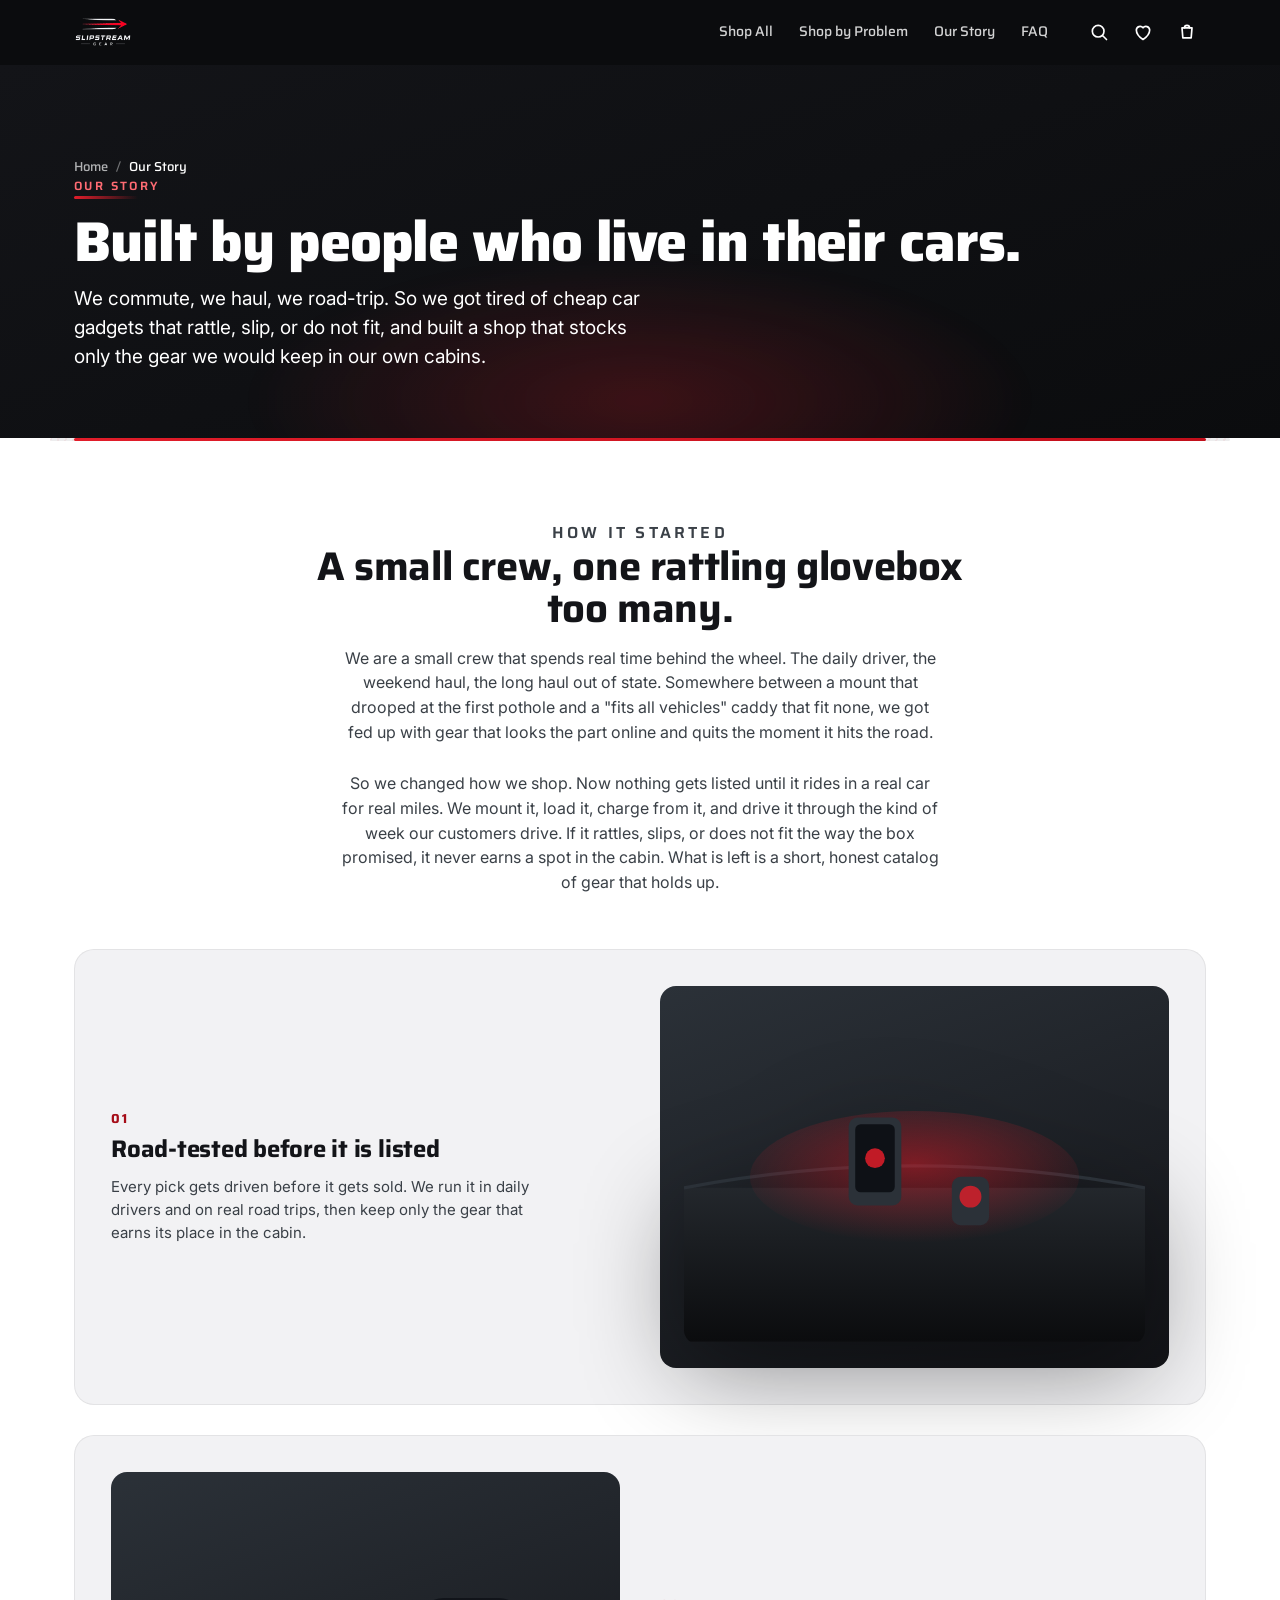
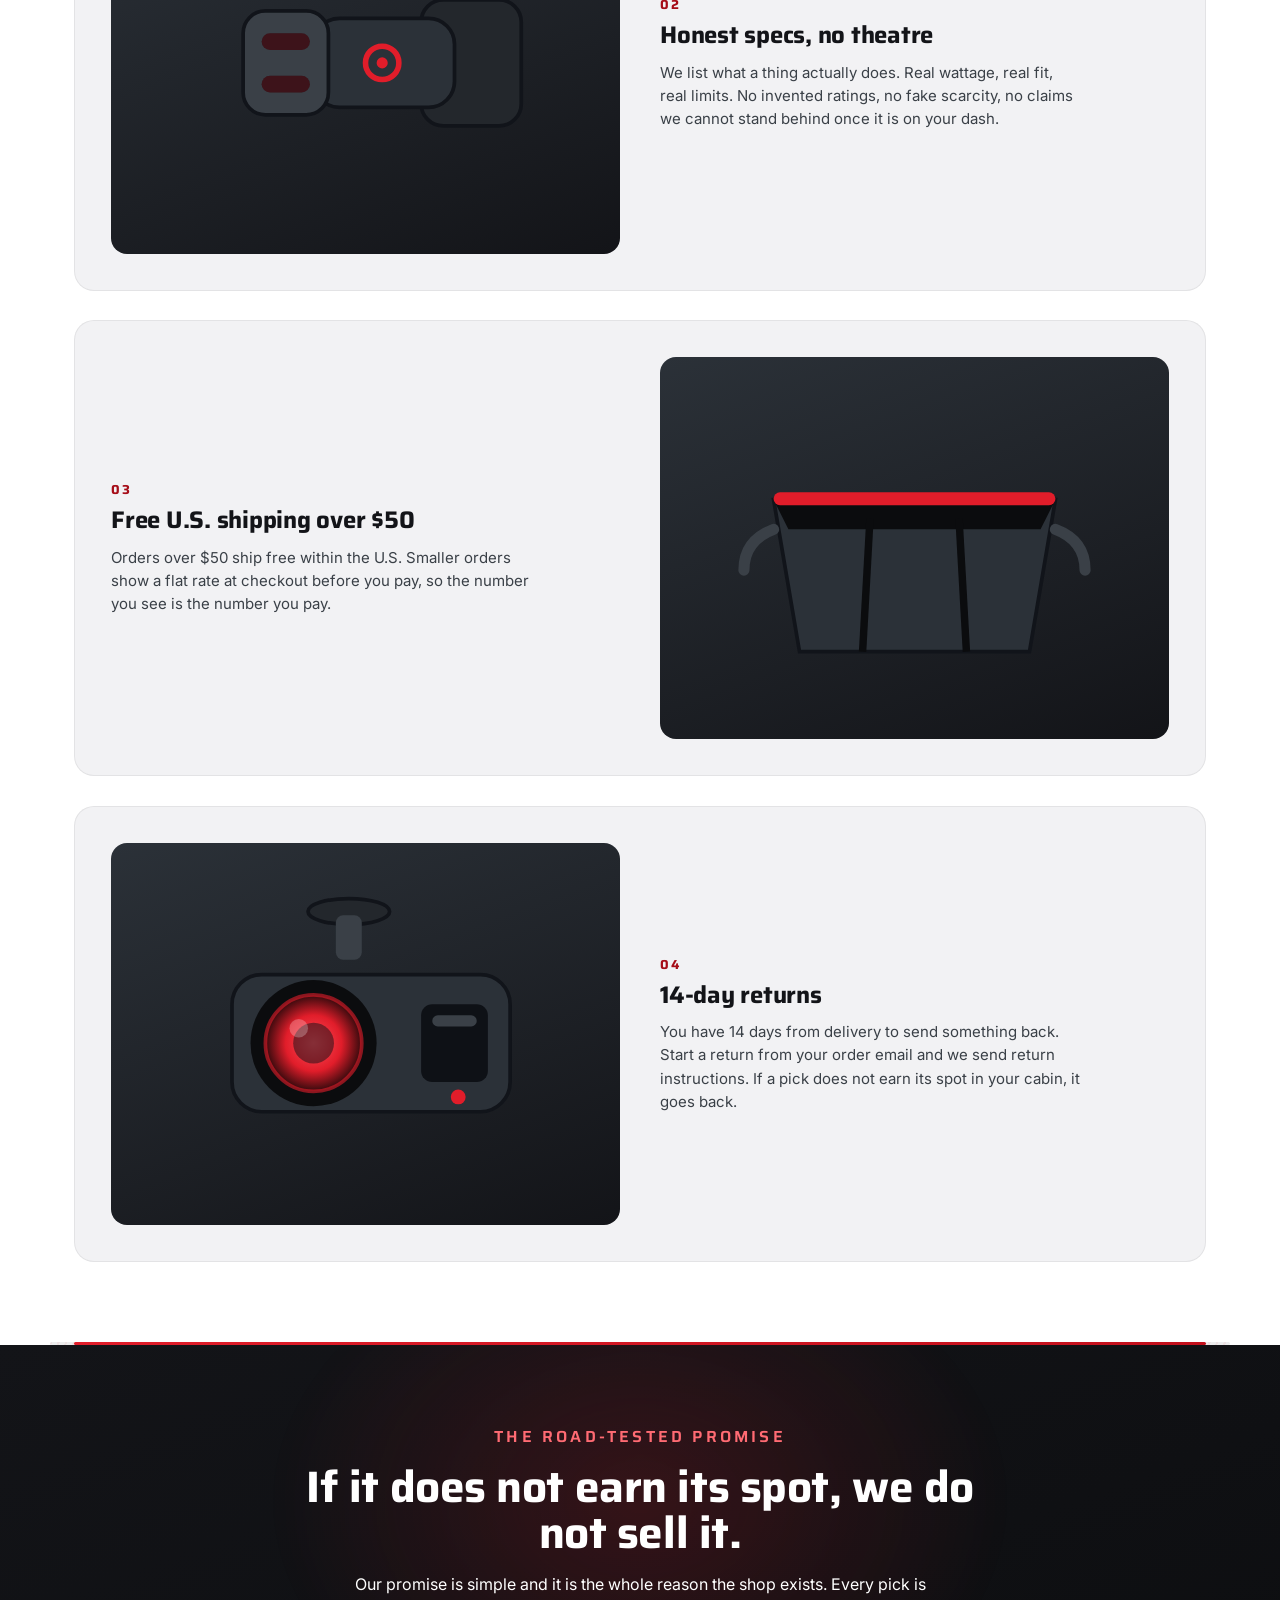
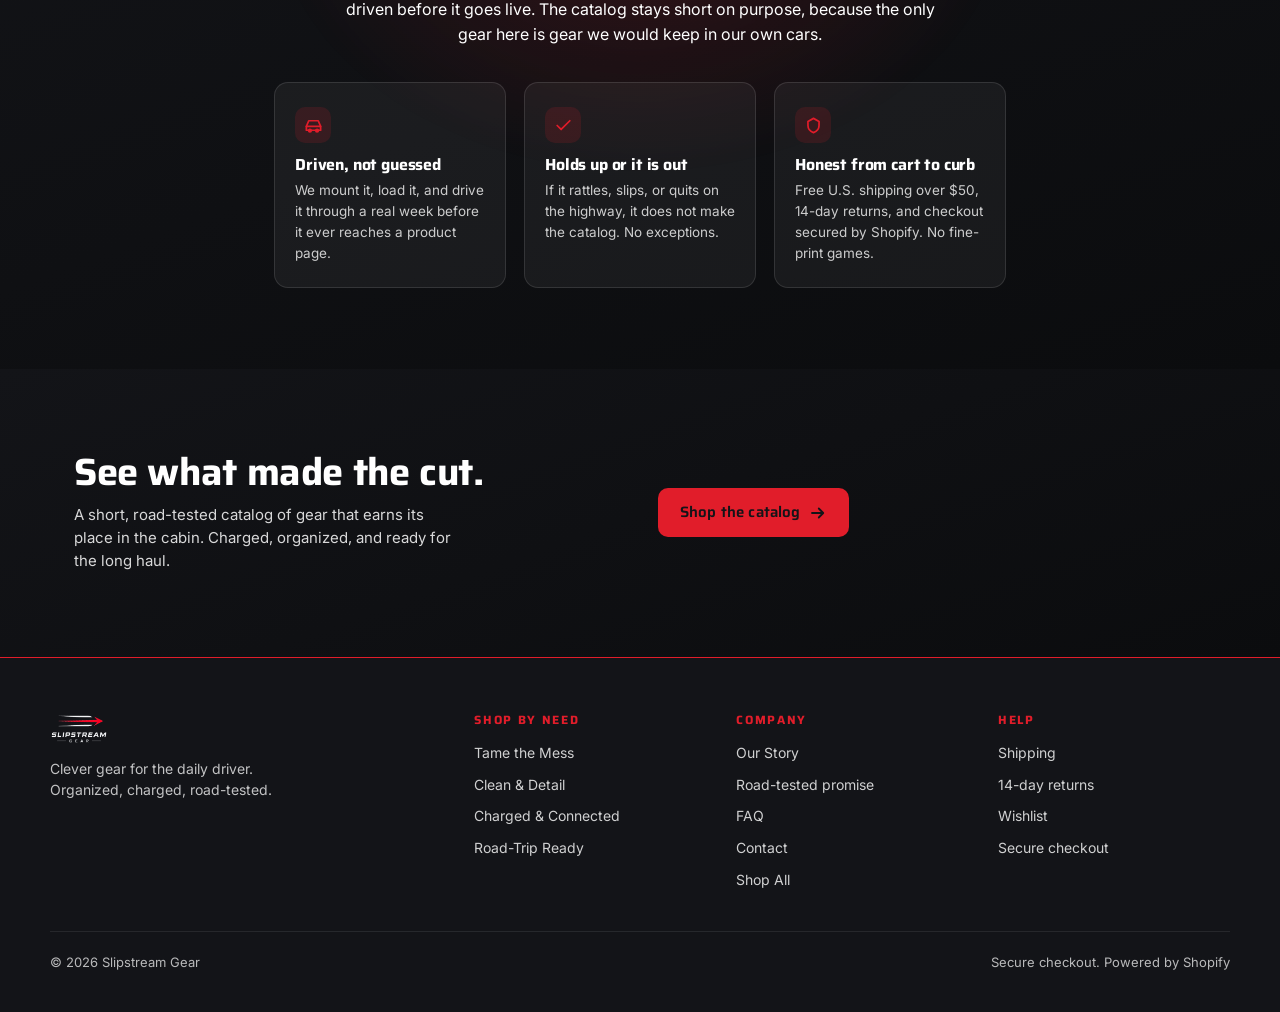
==== prototype/about.html @ b67e7864 "Initial commit: Slipstream Gear Shopify OS 2.0 theme Production Shopify Online Store 2.0 Liquid them" ====
<!DOCTYPE html>
<html lang="en">
<head>
<meta charset="utf-8">
<meta name="viewport" content="width=device-width, initial-scale=1">
<title>Our Story · Slipstream Gear</title>
<meta name="description" content="A small crew tired of cheap car gadgets that rattle, slip, or do not fit. We test gear in real daily drivers and on real road trips, and stock only what earns its place in the cabin.">

<!-- favicon (dark mark for light tab UI; dark-scheme variant on dark tabs) -->
<link rel="icon" type="image/png" href="../brand/icon.png">
<link rel="icon" type="image/png" href="../brand/icon-light.png" media="(prefers-color-scheme: dark)">

<!-- Fonts: Saira (headings) + Inter (body) -->
<link rel="preconnect" href="https://fonts.googleapis.com">
<link rel="preconnect" href="https://fonts.gstatic.com" crossorigin>
<link href="https://fonts.googleapis.com/css2?family=Saira:wght@500;600;700;800&family=Inter:wght@400;500;600;700&display=swap" rel="stylesheet">

<link rel="stylesheet" href="assets/slipstream.css?v=2">
<link rel="stylesheet" href="assets/pages.css?v=2">

<!-- JS-failure safety net: if the script never runs, reveal everything -->
<noscript><style>[data-reveal]{opacity:1!important;transform:none!important;filter:none!important}</style></noscript>
</head>
<body>

<!-- screen-reader live region for cart updates -->
<div class="vh" aria-live="polite" data-cart-live></div>

<!-- ===================== STICKY HEADER ===================== -->
<header class="site-header" data-header>
  <div class="wrap hdr-inner">
    <a class="brand" href="index.html" aria-label="Slipstream Gear home">
      <img src="../brand/logo-lockup-light.png" alt="Slipstream Gear" class="brand-logo">
    </a>
    <nav class="hdr-nav" aria-label="Primary">
      <a href="collection.html">Shop All</a>
      <a href="index.html#need">Shop by Problem</a>
      <a href="about.html">Our Story</a>
      <a href="faq.html">FAQ</a>
    </nav>
    <div class="hdr-actions">
      <button class="iconbtn" aria-label="Search">
        <svg viewBox="0 0 24 24" aria-hidden="true"><circle cx="11" cy="11" r="7"/><line x1="16.5" y1="16.5" x2="21" y2="21"/></svg>
      </button>
      <a class="iconbtn" href="wishlist.html" aria-label="Wishlist">
        <svg viewBox="0 0 24 24" aria-hidden="true"><path d="M12 21C12 21 4 15.5 4 9.5A4.5 4.5 0 0 1 12 7A4.5 4.5 0 0 1 20 9.5C20 15.5 12 21 12 21Z"/></svg>
      </a>
      <a class="iconbtn" href="cart.html" aria-label="Cart, empty" data-cart-btn>
        <svg viewBox="0 0 24 24" aria-hidden="true"><path d="M6 7h12l-1 12H7L6 7z"/><path d="M9 7a3 3 0 0 1 6 0"/></svg>
        <span class="cart-dot" aria-hidden="true" hidden>0</span>
      </a>
      <button class="iconbtn burger" aria-label="Menu" data-drawer-toggle aria-expanded="false" aria-controls="mobile-drawer">
        <svg viewBox="0 0 24 24" aria-hidden="true"><line x1="4" y1="7" x2="20" y2="7"/><line x1="4" y1="12" x2="20" y2="12"/><line x1="4" y1="17" x2="20" y2="17"/></svg>
      </button>
    </div>
  </div>
</header>

<!-- mobile nav drawer -->
<div class="drawer" data-drawer id="mobile-drawer" role="dialog" aria-modal="true" aria-label="Menu">
  <div class="drawer-panel">
    <a href="collection.html" data-drawer-close>Shop All</a>
    <a href="index.html#need" data-drawer-close>Shop by Problem</a>
    <a href="about.html" data-drawer-close>Our Story</a>
    <a href="faq.html" data-drawer-close>FAQ</a>
    <a href="wishlist.html" data-drawer-close>Wishlist</a>
  </div>
</div>

<main id="top">

  <!-- ===================== STORY HERO ===================== -->
  <section class="page-hero story-hero" aria-label="Our story">
    <div class="wrap">
      <nav class="breadcrumb" aria-label="Breadcrumb">
        <a href="index.html">Home</a>
        <span class="sep" aria-hidden="true">/</span>
        <span aria-current="page">Our Story</span>
      </nav>
      <p class="kicker" data-reveal style="--i:0">
        OUR STORY
        <span class="streak-rule" data-reveal style="--i:1"></span>
      </p>
      <h1 class="page-hero-h1" data-reveal style="--i:1">Built by people who live in their cars.</h1>
      <p class="page-hero-sub" data-reveal style="--i:2">We commute, we haul, we road-trip. So we got tired of cheap car gadgets that rattle, slip, or do not fit, and built a shop that stocks only the gear we would keep in our own cabins.</p>
    </div>
  </section>

  <!-- amber speed-rule divider -->
  <div class="speedrule wrap" aria-hidden="true"><span class="sr-fill" data-pct="100"></span></div>

  <!-- ===================== THE STORY ===================== -->
  <section class="story-section">
    <div class="wrap">
      <div class="story-lead" data-reveal>
        <p class="kicker amber-tx">HOW IT STARTED</p>
        <h2>A small crew, one rattling glovebox too many.</h2>
        <p>We are a small crew that spends real time behind the wheel. The daily driver, the weekend haul, the long haul out of state. Somewhere between a mount that drooped at the first pothole and a "fits all vehicles" caddy that fit none, we got fed up with gear that looks the part online and quits the moment it hits the road.</p>
      </div>
      <div class="story-lead" data-reveal style="margin-top:26px">
        <p>So we changed how we shop. Now nothing gets listed until it rides in a real car for real miles. We mount it, load it, charge from it, and drive it through the kind of week our customers drive. If it rattles, slips, or does not fit the way the box promised, it never earns a spot in the cabin. What is left is a short, honest catalog of gear that holds up.</p>
      </div>

      <!-- value rows -->
      <div class="value-rows">

        <!-- 01 road-tested -->
        <article class="value-row" data-reveal>
          <div class="value-copy">
            <p class="v-num">01</p>
            <h3>Road-tested before it is listed</h3>
            <p>Every pick gets driven before it gets sold. We run it in daily drivers and on real road trips, then keep only the gear that earns its place in the cabin.</p>
          </div>
          <div class="value-art" aria-hidden="true">
            <!-- dash-in-context: phone on mount, charger lit -->
            <svg viewBox="0 0 420 300" class="shot-svg" aria-hidden="true">
              <defs>
                <linearGradient id="dashG1" x1="0" y1="0" x2="0" y2="1">
                  <stop offset="0%" stop-color="#23272c"/>
                  <stop offset="100%" stop-color="#0B0C0E"/>
                </linearGradient>
                <radialGradient id="glowG1" cx="50%" cy="40%" r="60%">
                  <stop offset="0%" stop-color="#E11D2A" stop-opacity=".5"/>
                  <stop offset="100%" stop-color="#E11D2A" stop-opacity="0"/>
                </radialGradient>
              </defs>
              <rect x="0" y="160" width="420" height="140" fill="url(#dashG1)"/>
              <path d="M0 160 Q210 120 420 160" fill="none" stroke="#2b3138" stroke-width="3"/>
              <ellipse cx="210" cy="150" rx="150" ry="60" fill="url(#glowG1)"/>
              <rect x="150" y="96" width="48" height="80" rx="8" fill="#2b3138"/>
              <rect x="156" y="102" width="36" height="62" rx="5" fill="#0e1116"/>
              <circle cx="174" cy="133" r="9" fill="#E11D2A" opacity=".85"/>
              <rect x="244" y="150" width="34" height="44" rx="8" fill="#2b3138"/>
              <circle cx="261" cy="168" r="10" fill="#E11D2A" opacity=".8"/>
            </svg>
          </div>
        </article>

        <!-- 02 honest specs -->
        <article class="value-row" data-reveal>
          <div class="value-copy">
            <p class="v-num">02</p>
            <h3>Honest specs, no theatre</h3>
            <p>We list what a thing actually does. Real wattage, real fit, real limits. No invented ratings, no fake scarcity, no claims we cannot stand behind once it is on your dash.</p>
          </div>
          <div class="value-art" aria-hidden="true">
            <!-- charger with two lit USB-C ports (echoes homepage charger card) -->
            <svg viewBox="0 0 240 180" class="prod" aria-hidden="true">
              <rect x="150" y="56" width="54" height="68" rx="12" fill="#23272c" stroke="#11141a" stroke-width="2"/>
              <rect x="92" y="66" width="76" height="48" rx="14" fill="#2b3138" stroke="#11141a" stroke-width="2"/>
              <rect x="54" y="62" width="46" height="56" rx="12" fill="#3a4047" stroke="#11141a" stroke-width="2"/>
              <rect x="64" y="74" width="26" height="9" rx="4.5" fill="#0e1116"/>
              <rect x="64" y="97" width="26" height="9" rx="4.5" fill="#0e1116"/>
              <rect x="64" y="74" width="26" height="9" rx="4.5" fill="#E11D2A" opacity=".22"/>
              <rect x="64" y="97" width="26" height="9" rx="4.5" fill="#E11D2A" opacity=".22"/>
              <circle cx="129" cy="90" r="9" fill="none" stroke="#E11D2A" stroke-width="3"/>
              <circle cx="129" cy="90" r="3" fill="#E11D2A"/>
            </svg>
          </div>
        </article>

        <!-- 03 free shipping -->
        <article class="value-row" data-reveal>
          <div class="value-copy">
            <p class="v-num">03</p>
            <h3>Free U.S. shipping over $50</h3>
            <p>Orders over $50 ship free within the U.S. Smaller orders show a flat rate at checkout before you pay, so the number you see is the number you pay.</p>
          </div>
          <div class="value-art" aria-hidden="true">
            <!-- trunk caddy (echoes homepage caddy card) -->
            <svg viewBox="0 0 240 180" class="prod" aria-hidden="true">
              <path d="M44 64 H196 L182 146 H58 Z" fill="#2b3138" stroke="#11141a" stroke-width="2"/>
              <path d="M44 64 H196 L188 80 H52 Z" fill="#0B0C0E"/>
              <line x1="96" y1="74" x2="92" y2="146" stroke="#0B0C0E" stroke-width="4"/>
              <line x1="144" y1="74" x2="148" y2="146" stroke="#0B0C0E" stroke-width="4"/>
              <path d="M44 80 q-16 6 -16 22" fill="none" stroke="#3a4047" stroke-width="6" stroke-linecap="round"/>
              <path d="M196 80 q16 6 16 22" fill="none" stroke="#3a4047" stroke-width="6" stroke-linecap="round"/>
              <rect x="44" y="60" width="152" height="7" rx="3.5" fill="#E11D2A"/>
            </svg>
          </div>
        </article>

        <!-- 04 returns -->
        <article class="value-row" data-reveal>
          <div class="value-copy">
            <p class="v-num">04</p>
            <h3>14-day returns</h3>
            <p>You have 14 days from delivery to send something back. Start a return from your order email and we send return instructions. If a pick does not earn its spot in your cabin, it goes back.</p>
          </div>
          <div class="value-art" aria-hidden="true">
            <!-- dashcam (echoes homepage dashcam card) -->
            <svg viewBox="0 0 240 180" class="prod" aria-hidden="true">
              <defs><radialGradient id="lensAbt" cx="50%" cy="50%" r="50%">
                <stop offset="0%" stop-color="#FF4D58"/><stop offset="58%" stop-color="#E11D2A"/><stop offset="100%" stop-color="#340a0d"/>
              </radialGradient></defs>
              <ellipse cx="111" cy="24" rx="22" ry="7" fill="#23272c" stroke="#11141a" stroke-width="2"/>
              <rect x="104" y="26" width="14" height="24" rx="4" fill="#3a4047"/>
              <rect x="48" y="58" width="150" height="74" rx="16" fill="#2b3138" stroke="#11141a" stroke-width="2"/>
              <rect x="150" y="74" width="36" height="42" rx="6" fill="#0e1116"/>
              <rect x="156" y="80" width="24" height="6" rx="3" fill="#3a4047"/>
              <circle cx="92" cy="95" r="34" fill="#0B0C0E"/>
              <circle cx="92" cy="95" r="26" fill="url(#lensAbt)"/>
              <circle cx="92" cy="95" r="26" fill="none" stroke="#E11D2A" stroke-width="2" opacity=".6"/>
              <circle cx="92" cy="95" r="11" fill="#0e1116" opacity=".5"/>
              <circle cx="84" cy="87" r="5" fill="#fff" opacity=".25"/>
              <circle cx="170" cy="124" r="4" fill="#E11D2A"/>
            </svg>
          </div>
        </article>

      </div>
    </div>
  </section>

  <!-- amber speed-rule divider -->
  <div class="speedrule wrap" aria-hidden="true"><span class="sr-fill" data-pct="100"></span></div>

  <!-- ===================== THE ROAD-TESTED PROMISE ===================== -->
  <section class="promise" id="promise" aria-labelledby="promise-head">
    <div class="wrap">
      <p class="kicker" data-reveal style="--i:0">THE ROAD-TESTED PROMISE</p>
      <h2 id="promise-head" data-reveal style="--i:1">If it does not earn its spot, we do not sell it.</h2>
      <p data-reveal style="--i:2">Our promise is simple and it is the whole reason the shop exists. Every pick is driven before it goes live. The catalog stays short on purpose, because the only gear here is gear we would keep in our own cars.</p>
      <div class="promise-points" data-reveal-group>
        <div class="promise-point" data-reveal style="--i:0">
          <span class="pp-ic" aria-hidden="true">
            <svg viewBox="0 0 24 24" aria-hidden="true"><path d="M3 13l3-7h12l3 7"/><path d="M3 13h18v5H3z"/><circle cx="7.5" cy="18.5" r="1.6"/><circle cx="16.5" cy="18.5" r="1.6"/></svg>
          </span>
          <h4>Driven, not guessed</h4>
          <p>We mount it, load it, and drive it through a real week before it ever reaches a product page.</p>
        </div>
        <div class="promise-point" data-reveal style="--i:1">
          <span class="pp-ic" aria-hidden="true">
            <svg viewBox="0 0 24 24" aria-hidden="true"><path d="M20 6L9 17l-5-5"/></svg>
          </span>
          <h4>Holds up or it is out</h4>
          <p>If it rattles, slips, or quits on the highway, it does not make the catalog. No exceptions.</p>
        </div>
        <div class="promise-point" data-reveal style="--i:2">
          <span class="pp-ic" aria-hidden="true">
            <svg viewBox="0 0 24 24" aria-hidden="true"><path d="M12 3l7 4v5c0 4.5-3 7.5-7 9-4-1.5-7-4.5-7-9V7z"/></svg>
          </span>
          <h4>Honest from cart to curb</h4>
          <p>Free U.S. shipping over $50, 14-day returns, and checkout secured by Shopify. No fine-print games.</p>
        </div>
      </div>
    </div>
  </section>

  <!-- ===================== CLOSING CTA ===================== -->
  <section class="section news">
    <div class="wrap news-inner" data-reveal>
      <div class="news-copy">
        <h2>See what made the cut.</h2>
        <p>A short, road-tested catalog of gear that earns its place in the cabin. Charged, organized, and ready for the long haul.</p>
      </div>
      <div class="news-form">
        <a class="btn btn-amber" href="collection.html">
          Shop the catalog
          <svg class="arrow" viewBox="0 0 24 24" aria-hidden="true"><path d="M4 12h14M13 6l6 6-6 6"/></svg>
        </a>
      </div>
    </div>
  </section>

</main>

<!-- ===================== FOOTER ===================== -->
<footer class="site-footer">
  <div class="wrap fgrid">
    <div class="fcol fbrand">
      <img src="../brand/logo-lockup-light.png" alt="Slipstream Gear" class="foot-logo">
      <p>Clever gear for the daily driver. Organized, charged, road-tested.</p>
    </div>
    <div class="fcol">
      <h4>Shop by need</h4>
      <a href="collection.html?cat=mess">Tame the Mess</a>
      <a href="collection.html?cat=clean">Clean &amp; Detail</a>
      <a href="collection.html?cat=charged">Charged &amp; Connected</a>
      <a href="collection.html?cat=road">Road-Trip Ready</a>
    </div>
    <div class="fcol">
      <h4>Company</h4>
      <a href="about.html">Our Story</a>
      <a href="about.html#promise">Road-tested promise</a>
      <a href="faq.html">FAQ</a>
      <a href="contact.html">Contact</a>
      <a href="collection.html">Shop All</a>
    </div>
    <div class="fcol">
      <h4>Help</h4>
      <a href="shipping-returns.html">Shipping</a>
      <a href="shipping-returns.html">14-day returns</a>
      <a href="wishlist.html">Wishlist</a>
      <a href="shipping-returns.html">Secure checkout</a>
    </div>
  </div>
  <div class="wrap fbar">
    <span>&copy; 2026 Slipstream Gear</span>
    <span>Secure checkout. Powered by Shopify</span>
  </div>
</footer>

<script src="assets/slipstream.js?v=2"></script>
</body>
</html>
---- prototype/assets/slipstream.css ----
/* ============================================================
   SLIPSTREAM GEAR — "Night Run" homepage
   Vanilla CSS. Velocity / aerodynamics motion language.
   Mechanism reused from nest.css; look invented fresh.
   ============================================================ */

:root{
  /* palette (AA-verified) */
  --bg:#FFFFFF;          /* page off-white */
  --surface:#F2F2F4;     /* cards */
  --tile:#E7E8EA;        /* alt tile */
  --ink:#131418;         /* asphalt charcoal body/accent */
  --amber:#E11D2A;       /* CTA FILLS only; text on it = charcoal */
  --ember:#C20F1B;       /* amber-as-TEXT safe on page bg #FFFFFF (4.6:1) */
  --ember-surf:#A60D18;  /* amber-as-TEXT safe on card/tile surfaces (#F2F2F4 ~5.4:1, #E7E8EA ~5.0:1) */
  --muted:#5c636b;       /* de-emphasised grey, >=4.6:1 on #F2F2F4 and #FFFFFF */
  --body-2:#3a4047;      /* secondary body copy, ~8:1 on #FFFFFF/#F2F2F4 (token for the literal that was scattered) */
  --blue:#2E333A;        /* info FILL + white text */
  --blue-tx:#2E333A;     /* blue-as-text safe */
  --dark:#131418;        /* dark section base */
  --dark-2:#0B0C0E;      /* dark section gradient end */
  --lane:#2b3038;        /* perspective guide lines */
  --paper:#FFFFFF;       /* light text on dark */

  --disp:'Saira',system-ui,sans-serif;
  --body:'Inter',system-ui,sans-serif;

  /* shared "streak-then-snap" velocity timing token (one source of truth) */
  --ease-streak:cubic-bezier(.2,.8,.2,1);
  --ease-expo:cubic-bezier(.16,1,.3,1);

  --wrap:1180px;
}

*{box-sizing:border-box}
html{scroll-behavior:smooth}
body{margin:0;font-family:var(--body);color:var(--ink);background:var(--bg);
  -webkit-font-smoothing:antialiased;line-height:1.55}
img{max-width:100%;display:block}
a{color:inherit;text-decoration:none}
h1,h2,h3,h4{font-family:var(--disp);margin:0;letter-spacing:-.01em;line-height:1.05;font-weight:700}
.wrap{max-width:var(--wrap);margin:0 auto;padding:0 24px}
.vh{position:absolute;width:1px;height:1px;overflow:hidden;clip:rect(0 0 0 0)}

/* ---------- buttons ---------- */
.btn{display:inline-flex;align-items:center;gap:9px;font-family:var(--disp);font-weight:600;
  font-size:15px;letter-spacing:.01em;border:0;border-radius:10px;padding:13px 22px;cursor:pointer;
  transition:transform .25s var(--ease-streak),background .2s,box-shadow .25s,border-color .2s}
.btn .arrow{width:18px;height:18px;fill:none;stroke:currentColor;stroke-width:2.4;
  stroke-linecap:round;stroke-linejoin:round;transition:transform .25s var(--ease-streak)}
.btn:hover .arrow{transform:translateX(4px)}                 /* ARROW PULL */
.btn:active{transform:translateY(1px) scale(.98)}            /* press feedback */

.btn-amber{background:var(--amber);color:var(--ink)}          /* charcoal text on amber (5.55:1) */
.btn-amber:hover{box-shadow:0 8px 24px -8px rgba(225,29,42,.6)}
.btn-amber:active{box-shadow:0 2px 8px -4px rgba(225,29,42,.5)}
.btn-ghost{background:transparent;color:var(--paper);border:1px solid rgba(244,245,247,.5)}
.btn-ghost:hover{border-color:var(--paper);background:rgba(244,245,247,.06)}
.btn-outline{background:transparent;color:var(--ink);border:1.5px solid var(--ink)}
.btn-outline:hover{background:var(--ink);color:var(--bg)}

.amber-tx{color:var(--ember)}    /* any amber-COLORED text uses ember */

/* ---------- global keyboard focus (WCAG 2.4.7) ---------- */
a:focus-visible,button:focus-visible,input:focus-visible,select:focus-visible,
.btn:focus-visible,.iconbtn:focus-visible,.qa-q:focus-visible,
.lane-tile:focus-visible,.add:focus-visible,.brand:focus-visible{
  outline:2px solid var(--amber);outline-offset:2px;border-radius:6px}
/* charcoal ring on amber fills so it stays visible against the amber */
.btn-amber:focus-visible,.add:focus-visible{outline-color:var(--ink)}

/* ============================================================
   HEADER (dark translucent, hairline amber on scroll)
   ============================================================ */
.site-header{position:sticky;top:0;z-index:60;background:var(--dark-2);
  border-bottom:1px solid transparent;transition:border-color .3s,box-shadow .3s}
.site-header.scrolled{border-bottom-color:var(--amber);box-shadow:0 6px 20px -10px rgba(0,0,0,.7)}
.hdr-inner{display:flex;align-items:center;gap:24px;height:64px}
.brand-logo{height:30px;width:auto}
.hdr-nav{display:flex;gap:26px;margin-left:auto}
.hdr-nav a{font-family:var(--disp);font-weight:500;font-size:14px;color:var(--paper);
  opacity:.82;position:relative;padding:4px 0;transition:opacity .2s}
.hdr-nav a:hover{opacity:1}
.hdr-nav a::after{content:"";position:absolute;left:0;right:100%;bottom:-2px;height:2px;
  background:var(--amber);transition:right .25s var(--ease-streak)}
.hdr-nav a:hover::after{right:0}
/* leading arrowhead that travels in with the underline (brand-arrow echo) */
.hdr-nav a::before{content:"";position:absolute;bottom:-3px;left:-1px;width:5px;height:5px;
  border-right:2px solid var(--amber);border-top:2px solid var(--amber);
  transform:rotate(45deg) translateX(-3px);opacity:0;
  transition:opacity .2s,transform .25s var(--ease-streak)}
.hdr-nav a:hover::before{opacity:1;transform:rotate(45deg) translateX(0)}
.hdr-actions{display:flex;align-items:center;gap:6px;margin-left:8px}
.iconbtn{position:relative;display:grid;place-items:center;width:38px;height:38px;border:0;
  background:transparent;color:var(--paper);cursor:pointer;border-radius:9px;
  transition:background .2s,transform .15s var(--ease-streak)}
.iconbtn:hover{background:rgba(244,245,247,.1)}
.iconbtn:active{transform:scale(.92)}
.iconbtn svg{width:20px;height:20px;fill:none;stroke:currentColor;stroke-width:2;
  stroke-linecap:round;stroke-linejoin:round}
.cart-dot{position:absolute;top:5px;right:5px;min-width:15px;height:15px;border-radius:8px;
  background:var(--amber);color:var(--ink);font-family:var(--body);font-size:10px;font-weight:700;
  display:grid;place-items:center;padding:0 3px}
.cart-dot[hidden]{display:none}   /* respect the hidden attr (.cart-dot's display:grid would otherwise win) */
@keyframes dotPop{0%{transform:scale(1)}40%{transform:scale(1.5)}100%{transform:scale(1)}}
.cart-dot.bump{animation:dotPop .3s var(--ease-streak)}
.burger{display:none}

/* mobile drawer */
.drawer{position:fixed;inset:0;z-index:70;background:rgba(20,23,26,.55);
  opacity:0;visibility:hidden;transition:opacity .25s}
.drawer.open{opacity:1;visibility:visible}
.drawer-panel{position:absolute;top:0;right:0;width:min(78vw,300px);height:100%;
  background:var(--dark-2);padding:80px 26px;display:flex;flex-direction:column;gap:6px;
  transform:translateX(100%);transition:transform .3s var(--ease-expo);border-left:1px solid var(--amber)}
.drawer.open .drawer-panel{transform:none}
.drawer-panel a{font-family:var(--disp);font-weight:600;font-size:20px;color:var(--paper);
  padding:12px 0;border-bottom:1px solid rgba(244,245,247,.1)}

/* ============================================================
   HERO — cinematic dark stage, 3 z-layers
   ============================================================ */
.hero{position:relative;background:linear-gradient(160deg,var(--dark),var(--dark-2));
  color:var(--paper);overflow:hidden;min-height:clamp(560px,82vh,760px);
  display:flex;flex-direction:column;justify-content:flex-end;padding-bottom:54px}

/* Layer 1: perspective lane + breathing headlight glow */
.hero-stage{position:absolute;inset:0;pointer-events:none}
.lane{position:absolute;bottom:0;width:1px;height:78%;background:linear-gradient(to top,var(--lane),transparent);
  transform-origin:bottom}
.lane-l{left:34%;transform:rotate(11deg)}
.lane-r{right:34%;transform:rotate(-11deg)}
.hglow{position:absolute;left:50%;bottom:-12%;width:70%;height:62%;transform:translateX(-50%);
  background:radial-gradient(ellipse at center,rgba(225,29,42,.32),rgba(225,29,42,0) 68%);
  filter:blur(8px);animation:breathe 12s ease-in-out infinite}
@keyframes breathe{0%,100%{opacity:.62;transform:translateX(-50%) scale(1)}
  50%{opacity:.9;transform:translateX(-50%) scale(1.08)}}

/* headlight sweep overlay — the signature entrance */
/* dialed back so the brand speed-slash stays the hero's single statement */
.sweep{position:absolute;top:0;left:0;width:60%;height:100%;pointer-events:none;z-index:4;
  background:linear-gradient(100deg,transparent,rgba(225,29,42,.12),transparent);
  transform:translateX(-160%);mix-blend-mode:screen}
.hero.sweep-go .sweep{animation:sweep 950ms var(--ease-expo) forwards}
@keyframes sweep{from{transform:translateX(-160%)}to{transform:translateX(280%)}}

.hero-inner{position:relative;z-index:3;width:100%;display:grid;
  grid-template-columns:1.15fr .85fr;align-items:end;gap:20px}

/* Layer 2: product low + slightly right, reflective floor */
.hero-product{position:relative;justify-self:end;align-self:end;width:min(380px,90%);margin-bottom:6px}
.hero-svg{width:100%;height:auto;filter:drop-shadow(0 18px 40px rgba(225,29,42,.22))}
.hero-reflect{position:absolute;left:8%;right:8%;bottom:-26px;height:46px;
  background:radial-gradient(ellipse at center,rgba(225,29,42,.28),rgba(225,29,42,0) 70%);
  filter:blur(6px);transform:scaleY(-1);opacity:.8}

/* Layer 3: type low-left, oversized */
.hero-copy{position:relative;z-index:5;max-width:560px}
.eyebrow{font-family:var(--disp);font-weight:600;font-size:13px;letter-spacing:.22em;
  color:var(--paper);opacity:.92;margin:0 0 14px;display:inline-flex;flex-direction:column;gap:8px}
.streak-rule{display:block;width:64px;height:3px;border-radius:2px;
  background:linear-gradient(90deg,var(--amber),transparent);transform-origin:left}
.hero-h1{font-size:clamp(44px,7vw,84px);font-weight:800;letter-spacing:-.02em;margin:0 0 18px}
.hero-sub{font-size:clamp(15px,1.6vw,18px);color:var(--paper);opacity:.86;max-width:440px;margin:0 0 26px}
.hero-cta{display:flex;gap:14px;flex-wrap:wrap}

/* trust strip pinned to hero bottom */
.hero-trust{position:relative;z-index:5;margin-top:40px;padding-top:18px;
  border-top:1px solid rgba(244,245,247,.14)}
.trust-line{display:flex;flex-wrap:wrap;gap:10px 28px;font-size:13.5px;color:var(--paper);opacity:.9}
.trust-line span{display:inline-flex;align-items:center;gap:8px}
.tick{width:7px;height:7px;border-right:2px solid var(--amber);border-top:2px solid var(--amber);
  background:none;transform:rotate(45deg)}

/* ============================================================
   MARQUEE LANE (verbatim mechanism, dark + amber ticks)
   ============================================================ */
.ribbon{background:var(--dark);color:var(--paper);overflow:hidden;white-space:nowrap;
  border-top:1px solid rgba(225,29,42,.25);border-bottom:1px solid rgba(225,29,42,.25)}
.ribbon .track{display:inline-flex;align-items:center;will-change:transform;padding:13px 0}
.mq-item{font-family:var(--disp);font-weight:500;font-size:13px;letter-spacing:.14em;
  text-transform:uppercase;padding:0 26px;opacity:.92}
.mq-tick{width:6px;height:6px;border-right:2px solid var(--amber);border-top:2px solid var(--amber);
  background:none;transform:rotate(45deg);flex:0 0 auto;margin:0 2px}
@keyframes marquee{from{transform:translateX(0)}to{transform:translateX(-50%)}}

/* ============================================================
   SCROLL REVEAL — streak reveal (arrive from the left, blur off)
   This is the ONLY change to the reveal system.
   ============================================================ */
/* Hidden start-state only applies once JS confirms it is running
   (script adds .js-reveal to <html> as its first action). If JS fails
   to load/run, content stays fully visible — no opacity:0 trap. */
.js-reveal [data-reveal]{opacity:0;transform:translateX(-40px);
  transition:opacity .7s var(--ease-expo),transform .7s var(--ease-expo);
  transition-delay:calc(var(--i,0)*70ms)}
.js-reveal [data-reveal].in{opacity:1;transform:none}
/* will-change is added transiently by JS just before reveal and cleared
   on transitionend, so it does not pin compositor layers for the page life. */

/* hero entrance choreography (heroIn, staggered by --i) */
.hero [data-hero]{opacity:0;transform:translateY(20px);
  animation:heroIn .8s var(--ease-expo) forwards;
  animation-delay:calc(.34s + var(--i,0)*.09s)}   /* starts as the sweep crosses */
@keyframes heroIn{to{opacity:1;transform:none}}

/* ============================================================
   GENERIC SECTION
   ============================================================ */
.section{padding:84px 0}
.sec-head{max-width:620px;margin:0 0 46px}
.kicker{font-family:var(--disp);font-weight:600;font-size:12px;letter-spacing:.2em;
  color:var(--ember);margin:0 0 12px}
.sec-head h2{font-size:clamp(28px,3.8vw,44px)}

/* amber speed-rule divider (drawn across on scroll via setupBars) */
.speedrule{height:3px;background:rgba(31,35,40,.08);border-radius:2px;overflow:hidden;
  max-width:var(--wrap);margin:0 auto;
  background-image:repeating-linear-gradient(115deg,rgba(225,29,42,.06) 0 2px,transparent 2px 7px)}
.sr-fill{display:block;height:100%;width:0;border-radius:2px;
  background:linear-gradient(90deg,var(--amber),var(--ember));
  transition:width 1s var(--ease-streak)}

/* ============================================================
   SHOP BY NEED — angled lane tiles (light section)
   ============================================================ */
.need{background:var(--bg)}
.lanes{display:grid;grid-template-columns:repeat(4,1fr);gap:18px}
.lane-tile{position:relative;background:var(--tile);border-radius:16px;padding:26px 22px 22px;
  overflow:hidden;display:flex;flex-direction:column;gap:8px;min-height:200px;
  border:1px solid rgba(31,35,40,.06);
  transition:transform .3s var(--ease-streak),box-shadow .3s,background .3s}
.lane-tile::before{content:"";position:absolute;inset:0;
  background:linear-gradient(120deg,transparent 60%,rgba(225,29,42,.1));opacity:0;transition:opacity .3s}
.lane-tile:hover{transform:translateY(-6px);
  box-shadow:0 18px 40px -18px rgba(31,35,40,.3)}
.lane-tile:hover::before{opacity:1}
.lt-num{font-family:var(--disp);font-weight:700;font-size:13px;color:var(--ember-surf);letter-spacing:.1em}
.lane-tile h3{font-size:20px;margin-top:2px}
.lane-tile p{font-size:14px;color:var(--body-2);margin:0;flex:1}
.lt-go{display:inline-flex;align-items:center;gap:7px;font-family:var(--disp);font-weight:600;
  font-size:14px;color:var(--ink)}
.lt-go .arrow{width:17px;height:17px;fill:none;stroke:var(--ember-surf);stroke-width:2.4;
  stroke-linecap:round;stroke-linejoin:round;transition:transform .25s var(--ease-streak)}
.lane-tile:hover .lt-go .arrow{transform:translateX(5px)}

/* ============================================================
   FEATURED GRID — cabin-ready picks
   ============================================================ */
.pgrid{display:grid;grid-template-columns:repeat(4,1fr);gap:20px}
.pcard{background:var(--surface);border-radius:16px;overflow:hidden;
  border:1px solid rgba(31,35,40,.06);
  transition:transform .3s var(--ease-streak),box-shadow .3s}
.pcard:hover{transform:translateY(-5px);          /* VELOCITY HOVER: lift + glow only */
  box-shadow:0 20px 44px -20px rgba(31,35,40,.34)}
.pimg{position:relative;background:linear-gradient(160deg,#2b3138,#131418);padding:8px;aspect-ratio:4/3;
  display:grid;place-items:center;overflow:hidden}
/* bottom-edge taillight glow, lifts on hover */
.pimg::after{content:"";position:absolute;left:0;right:0;bottom:0;height:55%;pointer-events:none;
  background:radial-gradient(ellipse at 50% 100%,rgba(225,29,42,.18),transparent 70%);
  opacity:.5;transition:opacity .3s}
.pcard:hover .pimg::after{opacity:1}
.prod{position:relative;z-index:1;width:100%;height:100%;transition:transform .3s var(--ease-streak)}
.pbody{padding:16px 16px 18px}
.ttl{font-size:16px;position:relative;display:inline-block;padding-bottom:4px}
.ttl::after{content:"";position:absolute;left:0;bottom:0;width:100%;height:2px;
  background:var(--amber);transform:scaleX(0);transform-origin:left;     /* slipstream underline */
  transition:transform .3s var(--ease-streak)}
.pcard:hover .ttl::after{transform:scaleX(1)}
.spectags{display:flex;flex-wrap:wrap;align-items:center;gap:6px;margin:10px 0 14px}
.spectags::before{content:"SPEC //";font-family:ui-monospace,'SFMono-Regular',Menlo,Consolas,monospace;
  font-size:9.5px;letter-spacing:.08em;color:var(--ember-surf)}
.spectags span{font-family:ui-monospace,'SFMono-Regular',Menlo,Consolas,monospace;font-size:10.5px;
  letter-spacing:.02em;color:var(--body-2);background:var(--tile);border:1px solid rgba(31,35,40,.08);
  padding:3px 7px;border-radius:5px}
.prow{display:flex;align-items:center;justify-content:space-between}
.price{font-family:var(--disp);font-weight:700;font-size:19px;color:var(--ink)}
.add{display:inline-flex;align-items:center;justify-content:center;min-height:44px;min-width:84px;
  font-family:var(--disp);font-weight:600;
  font-size:13px;color:var(--ink);background:var(--amber);
  border:0;border-radius:8px;padding:11px 18px;cursor:pointer;transition:box-shadow .2s,transform .2s var(--ease-streak)}
.add:hover{box-shadow:0 6px 16px -6px rgba(225,29,42,.6);transform:translateY(-1px)}
.add:active{transform:translateY(1px) scale(.97)}
@keyframes addPop{0%{transform:scale(1)}45%{transform:scale(.9)}75%{transform:scale(1.06)}100%{transform:scale(1)}}
.add.added{animation:addPop .26s var(--ease-streak)}
/* primary buy-box / bundle CTA: a calmer pop so the most important button
   also gets success feedback (item 2). reserve width so the 'Added' label
   swap does not reflow/twitch the button. */
@keyframes addPopBtn{0%{transform:scale(1)}50%{transform:scale(.97)}100%{transform:scale(1)}}
.btn-amber.added{animation:addPopBtn .22s var(--ease-streak)}
.btn-amber{min-width:128px;justify-content:center}

/* ============================================================
   DARK INTERSTITIAL — built for the long haul
   ============================================================ */
.interstitial{position:relative;background:linear-gradient(160deg,var(--dark),var(--dark-2));
  color:var(--paper);overflow:hidden}
/* off-center brake-light glow on the dark band (replaces the banned grid texture) */
.interstitial::after{content:"";position:absolute;right:-8%;bottom:-30%;width:58%;height:90%;
  z-index:1;pointer-events:none;
  background:radial-gradient(ellipse at center,rgba(225,29,42,.16),rgba(225,29,42,0) 68%);
  filter:blur(8px)}
.inter-inner{position:relative;z-index:2;display:grid;grid-template-columns:1fr 1fr;
  gap:48px;align-items:center}
.inter-copy h2{color:var(--paper);font-size:clamp(28px,3.6vw,42px);margin-bottom:16px}
.inter-copy .kicker{color:#FF6B73}
.inter-lead{color:var(--paper);opacity:.86;font-size:16px;max-width:440px;margin:0 0 22px}
.info-chip{display:inline-block;background:var(--blue-tx);color:#fff;font-family:var(--disp);
  font-weight:600;font-size:13px;letter-spacing:.02em;padding:8px 15px;border-radius:8px}
.inter-foot{font-size:13px;color:var(--paper);opacity:.72;margin:18px 0 0}
.shot-svg{width:100%;height:auto;border-radius:14px;
  filter:drop-shadow(0 24px 50px rgba(0,0,0,.45))}

/* ============================================================
   BUNDLE — the starter kit
   ============================================================ */
.kit{background:var(--bg)}
.bundle{display:grid;grid-template-columns:1.4fr 1fr;gap:36px;align-items:center;
  background:var(--surface);border:1px solid rgba(31,35,40,.07);border-radius:20px;padding:34px}
.bi{display:flex;align-items:center;justify-content:center;gap:14px;flex-wrap:wrap}
.bi-cell{display:flex;flex-direction:column;align-items:center;gap:10px;text-align:center;width:120px}
.bi-svg{width:96px;height:96px;background:linear-gradient(160deg,#2b3138,#131418);
  border-radius:14px;padding:6px}
.bi-cell b{font-family:var(--disp);font-weight:600;font-size:13px}
.bi-plus{font-family:var(--disp);font-weight:700;font-size:22px;color:var(--ember-surf)}
.bundle-eyebrow{font-family:var(--disp);font-weight:600;font-size:12px;letter-spacing:.18em;
  color:var(--ember-surf);margin:0 0 6px}
.bundle-price{display:flex;align-items:baseline;gap:10px;margin-bottom:8px}
.bundle-price .price{font-size:34px}
.was{color:var(--muted);font-size:18px}
.bundle-note{font-size:14px;color:var(--body-2);margin:0 0 18px;max-width:300px}
.bundle-cta{display:flex;gap:12px;flex-wrap:wrap}

/* ============================================================
   PROOF — stats (count-ups) + reviews
   ============================================================ */
.proof{background:var(--tile)}
.proof .kicker{color:var(--ember-surf)}   /* ember on #E7E8EA tile needs the darker token */
.proof-note{max-width:680px;margin:8px auto 0;text-align:center}
.proof-note p{font-size:15px;color:var(--body-2);margin:0}
.proof-stats{display:grid;grid-template-columns:repeat(3,1fr);gap:20px;margin-bottom:48px}
.stat{background:var(--bg);border-radius:14px;padding:26px;text-align:center;
  border:1px solid rgba(31,35,40,.06)}
.stat-num{font-family:var(--disp);font-weight:800;font-size:clamp(34px,4.4vw,48px);
  color:var(--ink);display:flex;align-items:baseline;justify-content:center;gap:2px}
.stat-num i{font-style:normal;font-size:.6em}
.stat-lbl{display:block;margin-top:8px;font-size:14px;color:var(--body-2)}

/* ============================================================
   FAQ accordion
   ============================================================ */
.faq{background:var(--bg)}
.faq-wrap{max-width:780px}
.qa{border-bottom:1px solid rgba(31,35,40,.12)}
.qa-q{width:100%;display:flex;align-items:center;justify-content:space-between;gap:16px;
  background:none;border:0;padding:22px 0;font-family:var(--disp);font-weight:600;font-size:18px;
  color:var(--ink);cursor:pointer;text-align:left}
.qa-ic{position:relative;width:16px;height:16px;flex:0 0 auto}
.qa-ic::before,.qa-ic::after{content:"";position:absolute;background:var(--ember);border-radius:2px}
.qa-ic::before{top:7px;left:0;width:16px;height:2px}
.qa-ic::after{left:7px;top:0;width:2px;height:16px;transition:transform .25s var(--ease-streak)}
.qa.open .qa-ic::after{transform:rotate(90deg) scaleX(0)}
/* collapsed answers use [hidden] so they leave the a11y tree + tab order;
   JS removes [hidden] before opening so the max-height transition can run */
.qa-a{max-height:0;overflow:hidden;transition:max-height .3s var(--ease-streak)}
.qa-a[hidden]{display:none}
.qa.open .qa-a{max-height:200px}
.qa-a p{margin:0 0 22px;font-size:15px;color:var(--body-2);max-width:620px}

/* ============================================================
   NEWSLETTER band
   ============================================================ */
.news{background:linear-gradient(160deg,var(--dark),var(--dark-2));color:var(--paper)}
.news-inner{display:grid;grid-template-columns:1fr 1fr;gap:36px;align-items:center}
.news-copy h2{color:var(--paper);font-size:clamp(26px,3.2vw,38px);margin-bottom:10px}
.news-copy p{color:var(--paper);opacity:.84;font-size:15px;margin:0;max-width:380px}
.news-form{display:flex;flex-wrap:wrap;gap:12px;align-items:center}
.news-form input{flex:1;min-width:200px;font-family:var(--body);font-size:15px;
  padding:13px 16px;border-radius:10px;border:1px solid rgba(244,245,247,.25);
  background:rgba(244,245,247,.06);color:var(--paper)}
.news-form input::placeholder{color:rgba(244,245,247,.5)}
.news-form input:focus{outline:2px solid var(--amber);outline-offset:1px}
.form-msg{width:100%;margin:4px 0 0;font-size:13px;color:#FF6B73;
  opacity:0;transform:translateY(-4px);transition:opacity .3s,transform .3s}
.form-msg.show{opacity:1;transform:none}

/* ============================================================
   FOOTER
   ============================================================ */
.site-footer{background:var(--dark);color:var(--paper);
  border-top:1px solid var(--amber)}
.fgrid{display:grid;grid-template-columns:1.7fr 1fr 1fr 1fr;gap:30px;padding:56px 0 30px}
.foot-logo{height:30px;width:auto;margin-bottom:14px}
.fbrand p{font-size:14px;color:var(--paper);opacity:.74;max-width:260px;margin:0}
.fcol h4{font-family:var(--disp);font-size:12px;letter-spacing:.14em;text-transform:uppercase;
  color:var(--amber);margin:0 0 16px}
.fcol a{display:block;font-size:14px;color:var(--paper);opacity:.8;margin-bottom:10px;
  transition:opacity .15s,transform .2s var(--ease-streak)}
.fcol a:hover{opacity:1;transform:translateX(3px)}
.fbar{display:flex;justify-content:space-between;gap:14px;flex-wrap:wrap;
  padding:20px 0 40px;border-top:1px solid rgba(244,245,247,.12);
  font-size:13px;color:var(--paper);opacity:.7}

/* ============================================================
   RESPONSIVE — sticky/grid breakpoints
   Hero grid splits at 860px; mobile stacks below.
   ============================================================ */
/* keep the headline off the product in the 860-980 band before the stack */
@media(max-width:980px){
  .lanes{grid-template-columns:repeat(2,1fr)}
  .pgrid{grid-template-columns:repeat(2,1fr)}
  .inter-inner,.bundle,.news-inner{grid-template-columns:1fr;gap:28px}
  .proof-stats,.proof-reviews{grid-template-columns:1fr}
  .proof-reviews{gap:14px}
  .hero-inner{gap:32px}
  .hero-h1{font-size:clamp(40px,6vw,64px)}
}
@media(max-width:860px){
  .burger{display:grid}
  .hdr-nav{display:none}
  /* nav (which carried margin-left:auto) is gone — push actions right directly */
  .hdr-actions{margin-left:auto}
  /* hero stacks: centered headline, product below, single CTA emphasis */
  .hero{min-height:auto;padding-top:48px;padding-bottom:44px}
  .hero-inner{grid-template-columns:1fr;text-align:left}
  .hero-product{order:2;justify-self:center;width:min(300px,80%);margin-top:24px}
  .hero-copy{order:1;max-width:none}
  .hero-h1{font-size:clamp(40px,11vw,60px)}
  .btn-ghost{display:none}             /* single primary CTA on mobile */
  /* tighten trust strip so it reads as a tidy block, not ragged wrap */
  .hero-trust{margin-top:24px}
  .trust-line{display:grid;grid-template-columns:1fr 1fr;gap:8px 18px;font-size:12.5px}
}
@media(max-width:560px){
  .lanes,.pgrid{grid-template-columns:1fr}
  .section{padding:60px 0}
  .bundle{padding:24px}
  .fgrid{grid-template-columns:1fr 1fr;gap:24px}
  .fbrand{grid-column:1/-1}            /* brand spans full width above the link cols */
  .bi{flex-direction:column}
  .bi-plus{display:none}               /* no orphaned + glyphs when stacked */
}

/* ============================================================
   REDUCED MOTION — clean static lit hero, snapped reveals
   (gates the sweep, breathing glow, count-up handled in JS)
   ============================================================ */
@media(prefers-reduced-motion:reduce){
  /* kill named entrance animations + large movement transforms, but leave
     small hover feedback (color/underline) intact for these users */
  *{animation-duration:.01ms!important;animation-iteration-count:1!important;
    scroll-behavior:auto!important}
  [data-reveal],.hero [data-hero],.btn,.lane-tile,.pcard,.prod,
  .sr-fill,.qa-a,.fcol a,.form-msg{transition-duration:.01ms!important}
  [data-reveal]{opacity:1!important;transform:none!important}
  .hero [data-hero]{opacity:1!important;transform:none!important;animation:none!important}
  .ribbon .track{animation:none!important}
  .hglow{animation:none!important;opacity:.7!important;transform:translateX(-50%)!important}
  .sweep{display:none!important}
  /* new micro-interactions (items 3-10) */
  .btn,.add,.iconbtn,.cart-dot,.hdr-nav a::before,.pimg::after{
    animation:none!important;transition-duration:.01ms!important}
  .add.added,.btn-amber.added,.cart-dot.bump{animation:none!important}
}

/* body.motion-off escape hatch — same effect as reduced-motion */
body.motion-off [data-reveal]{opacity:1!important;transform:none!important;filter:none!important}
body.motion-off .hero [data-hero]{opacity:1!important;transform:none!important;animation:none!important}
body.motion-off .ribbon .track{animation:none!important}
body.motion-off .hglow{animation:none!important}
body.motion-off .sweep{display:none!important}
/* new micro-interactions (items 3-10) */
body.motion-off .btn,body.motion-off .add,body.motion-off .iconbtn,
body.motion-off .cart-dot,body.motion-off .hdr-nav a::before,body.motion-off .pimg::after{
  animation:none!important;transition-duration:.01ms!important}
body.motion-off .add.added,body.motion-off .btn-amber.added,body.motion-off .cart-dot.bump{animation:none!important}

/* ============================================================
   HERO C — big type + red speed slash (active homepage hero)
   Built on the .hero base (dark bg + entrance + motion gates).
   ============================================================ */
.hero-c{justify-content:center;align-items:flex-start;padding-bottom:0;
  min-height:clamp(560px,86vh,820px);
  background:radial-gradient(ellipse at 72% 30%,#1a0a0d,var(--dark-2) 62%)}
.hero-c .hc-slash{position:absolute;top:0;bottom:0;left:54%;width:46%;z-index:1;pointer-events:none;
  background:linear-gradient(115deg,transparent 0 42%,var(--amber) 42% 47%,transparent 47% 58%,
    rgba(225,29,42,.5) 58% 60%,transparent 60%);
  transform:skewX(-14deg);transform-origin:top;
  animation:slashIn 1s var(--ease-expo) both .15s}
@keyframes slashIn{from{opacity:0;transform:skewX(-14deg) translateX(60px)}
  to{opacity:.9;transform:skewX(-14deg) translateX(0)}}
.hero-c .hc-mark{position:absolute;right:-2%;bottom:-7%;z-index:0;pointer-events:none;white-space:nowrap;
  font:800 26vw/.8 var(--disp);color:var(--paper);opacity:.03;letter-spacing:-.04em}
.hero-c .hero-cwrap{position:relative;z-index:3;width:100%}
.hc-h1{font-family:var(--disp);font-weight:800;font-size:clamp(54px,11vw,158px);line-height:.9;
  letter-spacing:-.035em;color:var(--paper);text-transform:uppercase;margin:0 0 8px;max-width:14ch}
.hc-h1 em{font-style:normal;color:var(--amber)}
.hc-sub{font-size:clamp(16px,1.5vw,20px);color:rgba(255,255,255,.8);max-width:440px;
  margin:18px 0 32px;line-height:1.5}
.hc-spec{display:flex;gap:28px;flex-wrap:wrap;margin-top:42px;font-family:var(--disp);font-weight:600;
  font-size:12px;letter-spacing:.14em;text-transform:uppercase;color:rgba(255,255,255,.55)}
.hc-spec span{display:inline-flex;align-items:center;gap:9px}
.hc-spec i{width:6px;height:6px;border-right:2px solid var(--amber);border-top:2px solid var(--amber);
  background:none;transform:rotate(45deg)}
@media(max-width:700px){.hero-c .hc-slash{display:none}.hc-h1{font-size:clamp(46px,15vw,84px)}.hc-spec{gap:14px 24px}}
body.motion-off .hero-c .hc-slash{animation:none!important}

/* per-variant button text */
.btn-amber,.add,.cart-dot{color:#131418!important}

/* ---------- save / heart toggle (shared: homepage cards + collection/PDP/wishlist) ----------
   Mirrors pages.css so the homepage (which loads only slipstream.css) styles its hearts too. */
.save-toggle{display:inline-flex;align-items:center;justify-content:center;
  width:44px;height:44px;border-radius:10px;cursor:pointer;
  background:var(--surface);border:1px solid rgba(31,35,40,.14);color:var(--ink);
  transition:background .2s,border-color .2s,transform .2s var(--ease-streak)}
.save-toggle:hover{transform:translateY(-1px);border-color:var(--ink)}
.save-toggle svg{width:20px;height:20px;fill:none;stroke:currentColor;stroke-width:2;
  stroke-linecap:round;stroke-linejoin:round;transition:fill .2s,stroke .2s,transform .22s var(--ease-streak)}
.save-toggle[aria-pressed="true"]{border-color:var(--amber)}
.save-toggle[aria-pressed="true"] svg{fill:var(--amber);stroke:var(--amber)}
@keyframes savePop{0%{transform:scale(1)}45%{transform:scale(.88)}100%{transform:scale(1.1)}}
.save-toggle.is-pop svg{animation:savePop .21s var(--ease-streak)}
.pcard .save-toggle.save-corner{position:absolute;top:12px;right:12px;z-index:3;
  width:46px;height:46px;background:var(--paper);
  border:1px solid rgba(31,35,40,.18);box-shadow:0 2px 8px -2px rgba(0,0,0,.35)}
.pcard .save-toggle.save-corner svg{width:22px;height:22px;stroke-width:2.2}
@media(prefers-reduced-motion:reduce){.save-toggle svg{transition-duration:.01ms!important}
  .save-toggle.is-pop svg{animation:none!important}}
body.motion-off .save-toggle.is-pop svg{animation:none!important}

/* ============================================================
   CART DRAWER (slide-out, working) + SEARCH OVERLAY
   ============================================================ */
.cart-drawer{position:fixed;inset:0;z-index:80;visibility:hidden;pointer-events:none}
.cart-drawer.open{visibility:visible;pointer-events:auto}
.cart-scrim{position:absolute;inset:0;background:rgba(8,9,11,.55);opacity:0;transition:opacity .25s}
.cart-drawer.open .cart-scrim{opacity:1}
.cart-panel{position:absolute;top:0;right:0;height:100%;width:min(92vw,400px);
  background:var(--dark-2);color:var(--paper);display:flex;flex-direction:column;
  transform:translateX(100%);transition:transform .3s var(--ease-expo);
  border-left:1px solid var(--amber);box-shadow:-20px 0 50px -20px rgba(0,0,0,.7)}
.cart-drawer.open .cart-panel{transform:none}
.cart-head{display:flex;align-items:center;justify-content:space-between;padding:22px 22px 14px;
  border-bottom:1px solid rgba(244,245,247,.12)}
.cart-head h2{font-family:var(--disp);font-size:20px;color:var(--paper)}
.cart-x{display:grid;place-items:center;width:36px;height:36px;border:0;background:transparent;
  color:var(--paper);cursor:pointer;border-radius:8px;transition:background .2s}
.cart-x:hover{background:rgba(244,245,247,.1)}
.cart-x svg{width:20px;height:20px;stroke:currentColor;stroke-width:2;fill:none;stroke-linecap:round}
.cart-body{flex:1;overflow-y:auto;padding:8px 22px}
.cart-items{list-style:none;margin:0;padding:0}
.cart-item{padding:16px 0;border-bottom:1px solid rgba(244,245,247,.1)}
.ci-main{display:flex;justify-content:space-between;gap:12px;margin-bottom:9px}
.ci-name{font-family:var(--disp);font-weight:600;font-size:14px;color:var(--paper)}
.ci-price{font-family:var(--disp);font-weight:700;color:var(--paper)}
.ci-qty{display:flex;align-items:center;gap:10px}
.ci-qty button{min-width:30px;height:30px;border:1px solid rgba(244,245,247,.25);background:transparent;
  color:var(--paper);border-radius:7px;cursor:pointer;font-family:var(--disp);font-size:15px;transition:border-color .2s}
.ci-qty button:hover{border-color:var(--amber)}
.ci-n{min-width:18px;text-align:center;font-family:var(--disp);font-weight:700;color:var(--paper)}
.ci-rm{margin-left:auto;border:0!important;color:rgba(244,245,247,.65)!important;font-size:12px;
  min-width:auto!important;text-decoration:underline}
.ci-rm:hover{color:var(--paper)!important}
.cart-empty{padding:34px 0;color:rgba(244,245,247,.7);font-size:14px}
.cart-empty a{color:var(--amber);text-decoration:underline}
.cart-foot{padding:18px 22px;border-top:1px solid rgba(244,245,247,.12);background:rgba(0,0,0,.22)}
.cart-sub{display:flex;justify-content:space-between;font-family:var(--disp);font-weight:700;font-size:17px;
  color:var(--paper);margin-bottom:6px}
.cart-ship{font-size:12px;color:rgba(244,245,247,.7);margin:0 0 12px}
.cart-checkout{width:100%;justify-content:center}
/* quiet secondary link to the full cart page, sits under the amber Checkout */
.cart-viewcart{display:block;text-align:center;margin:10px 0 0;
  font-family:var(--disp);font-weight:600;font-size:13px;color:rgba(244,245,247,.78);
  text-decoration:underline;text-underline-offset:3px;
  transition:color .2s var(--ease-streak)}
.cart-viewcart:hover{color:var(--paper)}
.cart-viewcart:focus-visible{outline:2px solid var(--amber);outline-offset:3px;border-radius:4px}
.cart-note{font-size:12px;color:rgba(244,245,247,.6);margin:10px 0 0;text-align:center}

/* SnagNest-inspired dark takeover: wide bar, quick-chips, icon-tile rows. */
.search-overlay{position:fixed;inset:0;z-index:85;visibility:hidden;pointer-events:none}
.search-overlay.open{visibility:visible;pointer-events:auto}
.search-scrim{position:absolute;inset:0;background:rgba(8,9,11,.9);opacity:0;
  backdrop-filter:blur(5px);-webkit-backdrop-filter:blur(5px);transition:opacity .25s}
.search-overlay.open .search-scrim{opacity:1}
.search-panel{position:absolute;left:0;right:0;top:0;max-height:100%;overflow-y:auto;
  opacity:0;transform:translateY(-12px);transition:opacity .25s,transform .3s var(--ease-expo)}
.search-overlay.open .search-panel{opacity:1;transform:none}
.search-inner{max-width:920px;margin:0 auto;padding:clamp(26px,7vh,68px) 24px 44px}
.search-form{display:flex;align-items:center;gap:14px;border-radius:14px;padding:16px 18px;
  background:rgba(244,245,247,.06);border:1px solid rgba(244,245,247,.16);transition:border-color .2s}
.search-form:focus-within{border-color:var(--amber)}
.search-ic{flex:0 0 auto;width:22px;height:22px;fill:none;stroke:var(--amber);stroke-width:2;stroke-linecap:round}
.search-input{flex:1;min-width:0;border:0;outline:0;background:transparent;font-family:var(--body);
  font-size:clamp(17px,2.2vw,21px);color:var(--paper)}
.search-input::placeholder{color:rgba(244,245,247,.5)}
.search-x{flex:0 0 auto;display:grid;place-items:center;width:38px;height:38px;border:0;border-radius:9px;
  cursor:pointer;background:rgba(244,245,247,.1);color:var(--paper);transition:background .2s}
.search-x:hover{background:rgba(244,245,247,.2)}
.search-x svg{width:18px;height:18px;stroke:currentColor;stroke-width:2;fill:none;stroke-linecap:round}
.search-chips{display:flex;flex-wrap:wrap;gap:10px;margin:18px 0 6px}
.s-chip{font-family:var(--disp);font-weight:600;font-size:13px;color:var(--paper);border-radius:999px;
  padding:9px 16px;background:rgba(244,245,247,.08);border:1px solid rgba(244,245,247,.16);
  transition:background .2s,border-color .2s,transform .2s var(--ease-streak)}
.s-chip:hover{border-color:var(--amber);background:rgba(225,29,42,.16);transform:translateY(-1px)}
.search-results{margin-top:16px}
.search-lbl{font-family:var(--disp);font-size:11px;letter-spacing:.16em;text-transform:uppercase;
  color:rgba(244,245,247,.55);margin:0 0 6px;padding:0 6px}
.search-row{display:flex;align-items:center;gap:16px;padding:12px 14px;border-radius:12px;transition:background .18s}
.search-row:hover{background:rgba(244,245,247,.07)}
.sr-ic{flex:0 0 auto;width:46px;height:46px;display:grid;place-items:center;border-radius:12px;
  background:rgba(244,245,247,.07);border:1px solid rgba(244,245,247,.1)}
.sr-ic svg{width:22px;height:22px;fill:none;stroke:var(--amber);stroke-width:1.9;stroke-linecap:round;stroke-linejoin:round}
.sr-text{display:flex;flex-direction:column;min-width:0}
.sr-name{font-family:var(--disp);font-weight:600;font-size:16px;color:var(--paper)}
.sr-blurb{font-size:13px;color:rgba(244,245,247,.6)}
.sr-price{margin-left:auto;font-family:var(--disp);font-weight:800;font-size:16px;color:#FF6B73}
.search-none{padding:26px 6px;color:rgba(244,245,247,.65);font-size:15px}

@media(prefers-reduced-motion:reduce){
  .cart-scrim,.cart-panel,.search-scrim,.search-panel{transition-duration:.01ms!important}}
body.motion-off .cart-scrim,body.motion-off .cart-panel,
body.motion-off .search-scrim,body.motion-off .search-panel{transition-duration:.01ms!important}

/* motion-off: hard catch so EVERY animation/transition is killed (parity with prefers-reduced-motion) */
body.motion-off *,body.motion-off *::before,body.motion-off *::after{animation-duration:.01ms!important;animation-iteration-count:1!important;transition-duration:.01ms!important;scroll-behavior:auto!important}

/* clickable product cards -> PDP (homepage loads only slipstream.css; mirrors pages.css) */
.pcard{position:relative}
.pcard .pcard-link{position:absolute;inset:0;z-index:1}
.pcard .pbody,.pcard .add,.pcard .save-toggle{position:relative;z-index:2}
.pcard .pimg{pointer-events:none}            /* decorative image: clicks fall through to .pcard-link */
.pcard .pimg .save-toggle{pointer-events:auto} /* keep the save heart clickable */
---- prototype/assets/pages.css ----
/* ============================================================
   SLIPSTREAM GEAR — SHARED PAGE STYLES (pages.css)
   Collection · Product (PDP) · About/Story · Wishlist
   Built ONLY on slipstream.css tokens (var(--...)). No new tokens,
   no hardcoded brand colors, no background grids (owner dislikes).
   Load AFTER slipstream.css on every non-home page:
     <link rel="stylesheet" href="assets/slipstream.css">
     <link rel="stylesheet" href="assets/pages.css">
   Voice: practical, driver-literate. No em-dashes. AA contrast.
   ============================================================ */

/* ============================================================
   PAGE HERO — compact dark banner (collection / about top)
   Mirrors the homepage hero gradient + streak motion, shorter.
   ============================================================ */
.page-hero{position:relative;background:linear-gradient(160deg,var(--dark),var(--dark-2));
  color:var(--paper);overflow:hidden;padding:54px 0 46px}
.page-hero::after{content:"";position:absolute;left:50%;bottom:-30%;width:64%;height:80%;
  transform:translateX(-50%);pointer-events:none;
  background:radial-gradient(ellipse at center,rgba(225,29,42,.22),rgba(225,29,42,0) 68%);
  filter:blur(8px)}
.page-hero .wrap{position:relative;z-index:2}
.page-hero .kicker{color:#FF6B73;opacity:1}
.page-hero-h1{font-family:var(--disp);font-weight:800;letter-spacing:-.02em;
  font-size:clamp(32px,5vw,56px);margin:0 0 12px;color:var(--paper)}
.page-hero-sub{font-size:clamp(15px,1.6vw,17px);color:var(--paper);opacity:.84;
  max-width:520px;margin:0}
.page-hero .streak-rule{margin-bottom:14px}

/* ============================================================
   BREADCRUMB — sits on light bg under the header/hero
   ============================================================ */
.breadcrumb{display:flex;flex-wrap:wrap;align-items:center;gap:8px;
  font-family:var(--disp);font-weight:500;font-size:13px;color:var(--muted);
  padding:18px 0 0}
/* PDP breadcrumb sits on white directly under the sticky header: add breathing room */
.product .breadcrumb{padding-top:30px}
.breadcrumb a{color:var(--muted);transition:color .2s}
.breadcrumb a:hover{color:var(--ember)}
.breadcrumb .sep{opacity:.6}
.breadcrumb [aria-current="page"]{color:var(--ink)}
/* breadcrumb on a dark page-hero */
.page-hero .breadcrumb,.page-hero .breadcrumb a{color:rgba(244,245,247,.7)}
.page-hero .breadcrumb a:hover{color:var(--paper)}
.page-hero .breadcrumb [aria-current="page"]{color:var(--paper)}

/* ============================================================
   COLLECTION — filter/sort bar + product grid
   Reuses the homepage .pcard / .pgrid look; adds the toolbar.
   ============================================================ */
.collection{background:var(--bg);padding:34px 0 84px}
.collection-bar{display:flex;align-items:center;gap:16px;flex-wrap:wrap;
  margin:22px 0 30px;padding-bottom:20px;border-bottom:1px solid rgba(31,35,40,.1)}
.collection-count{font-family:var(--disp);font-weight:600;font-size:14px;color:var(--muted)}
.collection-count b{color:var(--ink)}
.collection-tools{display:flex;align-items:center;gap:10px;flex-wrap:wrap;margin-left:auto}

/* filter chips (toggle pills) */
.filter-chips{display:flex;flex-wrap:wrap;gap:8px}
.chip{font-family:var(--disp);font-weight:600;font-size:13px;color:var(--ink);
  background:var(--surface);border:1px solid rgba(31,35,40,.12);border-radius:999px;
  padding:8px 15px;cursor:pointer;display:inline-flex;align-items:center;min-height:44px;
  transition:background .2s,border-color .2s,color .2s,transform .2s var(--ease-streak)}
.chip:hover{transform:translateY(-1px);border-color:var(--ink)}
.chip:active{transform:translateY(0) scale(.96)}
.chip[aria-pressed="true"]{background:var(--amber);color:var(--ink);border-color:var(--amber)}
@keyframes chipPop{0%{transform:scale(1)}50%{transform:scale(1.06)}100%{transform:scale(1)}}
.chip.just-on{animation:chipPop .22s var(--ease-streak)}

/* sort select */
.sort-field{display:inline-flex;align-items:center;gap:8px;
  font-family:var(--disp);font-weight:600;font-size:13px;color:var(--muted)}
.sort-select{font-family:var(--disp);font-weight:600;font-size:13px;color:var(--ink);
  background:var(--surface);border:1px solid rgba(31,35,40,.14);border-radius:9px;
  padding:9px 32px 9px 13px;cursor:pointer;min-height:44px;
  -webkit-appearance:none;appearance:none;
  background-image:url("data:image/svg+xml;utf8,<svg xmlns='http://www.w3.org/2000/svg' viewBox='0 0 24 24' fill='none' stroke='%23131418' stroke-width='2.4' stroke-linecap='round' stroke-linejoin='round'><path d='M6 9l6 6 6-6'/></svg>");
  background-repeat:no-repeat;background-position:right 10px center;background-size:14px}
.sort-select:focus-visible{outline:2px solid var(--amber);outline-offset:2px}

/* the grid reuses .pgrid / .pcard from slipstream.css verbatim.
   Make the whole card linkable without breaking the Add button. */
.pcard .pcard-link{position:absolute;inset:0;z-index:1}
.pcard{position:relative}
.pcard .pbody,.pcard .add,.pcard .save-toggle{position:relative;z-index:2}

/* load-more — centered under the grid */
.load-more-wrap{display:flex;justify-content:center;margin-top:40px}
.load-more-wrap .btn{min-width:200px;justify-content:center}

/* empty / no-results state shared with wishlist */
.empty-state{text-align:center;max-width:440px;margin:40px auto;padding:40px 24px;
  background:var(--surface);border:1px solid rgba(31,35,40,.08);border-radius:18px}
.empty-state .es-mark{width:64px;height:64px;margin:0 auto 18px;display:grid;place-items:center;
  background:var(--tile);border-radius:16px}
.empty-state .es-mark svg{width:30px;height:30px;fill:none;stroke:var(--ember-surf);
  stroke-width:2;stroke-linecap:round;stroke-linejoin:round}
.empty-state h3{font-size:22px;margin:0 0 8px}
.empty-state p{font-size:15px;color:var(--body-2);margin:0 0 22px}

/* ============================================================
   PRODUCT (PDP) — gallery left / buy-box right, stacks on mobile
   ============================================================ */
.product{background:var(--bg);padding:24px 0 90px}
.product-grid{display:grid;grid-template-columns:1.05fr .95fr;gap:48px;align-items:start;
  margin-top:24px}

/* ---- gallery ---- */
.pdp-gallery{position:sticky;top:88px;align-self:start}
.pdp-main{position:relative;background:linear-gradient(160deg,#2b3138,#131418);border-radius:18px;
  aspect-ratio:1/1;display:grid;place-items:center;padding:30px;overflow:hidden;
  border:1px solid rgba(31,35,40,.08)}
.pdp-main svg,.pdp-main img{position:relative;z-index:1;width:100%;height:100%;object-fit:contain}
/* instrument framing: mono corner readout + bottom taillight glow (dark stage only).
   The REC readout is scoped to camera products only (data-readout="rec") so a
   charger/caddy/dash-pad PDP never shows a nonsensical recording indicator. */
.pdp-main[data-readout="rec"]::before{content:"REC \25CF";position:absolute;top:14px;left:16px;z-index:2;
  font-family:ui-monospace,'SFMono-Regular',Menlo,Consolas,monospace;font-size:10px;
  letter-spacing:.12em;color:var(--amber);opacity:.7;pointer-events:none}
.pdp-main::after{content:"";position:absolute;left:0;right:0;bottom:0;height:45%;z-index:0;pointer-events:none;
  background:radial-gradient(ellipse at 50% 100%,rgba(225,29,42,.18),transparent 70%)}
/* gallery cross-fade — setupGallery rewrites .pdp-main on each switch */
@keyframes galFade{from{opacity:0;transform:translateX(6px)}to{opacity:1;transform:none}}
.pdp-main .prod{animation:galFade .25s var(--ease-streak)}
.pdp-thumbs{display:flex;gap:12px;margin-top:14px;flex-wrap:wrap}
.pdp-thumb{width:74px;height:74px;border-radius:12px;padding:8px;cursor:pointer;
  background:linear-gradient(160deg,#2b3138,#131418);border:1.5px solid transparent;
  display:grid;place-items:center;transition:border-color .2s,transform .2s var(--ease-streak)}
.pdp-thumb svg,.pdp-thumb img{width:100%;height:100%;object-fit:contain}
.pdp-thumb:hover{transform:translateY(-2px)}
.pdp-thumb:active{transform:scale(.94)}
.pdp-thumb[aria-current="true"],.pdp-thumb.is-active{border-color:var(--amber)}
@keyframes thumbPop{0%{transform:scale(1)}50%{transform:scale(1.08)}100%{transform:scale(1)}}
.pdp-thumb.is-active{animation:thumbPop .22s var(--ease-streak)}

/* ---- buy-box ---- */
.buybox{max-width:520px}
.buybox .eyebrow-line{font-family:var(--disp);font-weight:600;font-size:12px;
  letter-spacing:.18em;color:var(--ember);margin:0 0 10px;text-transform:uppercase}
.buybox h1{font-family:var(--disp);font-weight:800;letter-spacing:-.02em;
  font-size:clamp(26px,3.4vw,38px);margin:0 0 12px;color:var(--ink)}
.buybox .pdp-price{display:flex;align-items:baseline;gap:12px;margin:0 0 16px}
.buybox .pdp-price .price{font-family:var(--disp);font-weight:800;font-size:30px;color:var(--ink)}
.buybox .pdp-price .was{color:var(--muted);font-size:18px;text-decoration:line-through}
.buybox .pdp-price .save-badge{font-family:var(--disp);font-weight:700;font-size:12px;
  letter-spacing:.04em;color:var(--ink);background:var(--amber);border-radius:6px;padding:4px 9px}
.buybox .pdp-lead{font-size:15.5px;color:var(--body-2);margin:0 0 22px;max-width:460px}

/* spectags reuse from homepage; PDP wants them a touch larger */
.buybox .spectags{margin:0 0 22px}
.buybox .spectags span{font-size:11px;padding:4px 9px}

/* quantity stepper */
.qty-row{display:flex;align-items:center;gap:16px;margin:0 0 16px;flex-wrap:wrap}
.qty-stepper{display:inline-flex;align-items:center;background:var(--surface);
  border:1px solid rgba(31,35,40,.14);border-radius:10px;overflow:hidden}
.qty-stepper button{width:46px;height:46px;border:0;background:transparent;cursor:pointer;
  font-family:var(--disp);font-weight:700;font-size:20px;color:var(--ink);
  display:grid;place-items:center;transition:background .15s,transform .12s var(--ease-streak)}
.qty-stepper button:hover{background:var(--tile)}
.qty-stepper button:active:not(:disabled){background:var(--tile);transform:scale(.9)}
.qty-stepper button:disabled{opacity:.4;cursor:not-allowed}
.qty-stepper input{width:46px;height:46px;border:0;background:transparent;text-align:center;
  font-family:var(--disp);font-weight:700;font-size:16px;color:var(--ink);
  -moz-appearance:textfield}
@keyframes qtyBump{0%{transform:scale(1)}50%{transform:scale(1.16)}100%{transform:scale(1)}}
.qty-stepper input.bump{animation:qtyBump .18s var(--ease-streak)}
.qty-stepper input::-webkit-outer-spin-button,
.qty-stepper input::-webkit-inner-spin-button{-webkit-appearance:none;margin:0}
.qty-label{font-family:var(--disp);font-weight:600;font-size:13px;color:var(--muted)}

/* ATC + secondary CTA — primary is the ONLY red fill (buy-box rule) */
.buybox-cta{display:flex;gap:12px;flex-wrap:wrap;margin:0 0 14px}
.buybox-cta .btn-amber{flex:1;min-width:220px;justify-content:center}
.buybox-cta .btn-outline{justify-content:center}
.buybox-cta .save-toggle{flex:0 0 auto}

/* trust pills row */
.trust-pills{display:flex;flex-wrap:wrap;gap:10px;margin:20px 0 24px;
  padding-top:20px;border-top:1px solid rgba(31,35,40,.1)}
.trust-pill{display:inline-flex;align-items:center;gap:8px;
  font-family:var(--disp);font-weight:600;font-size:12.5px;color:var(--ink);
  background:var(--surface);border:1px solid rgba(31,35,40,.08);border-radius:999px;padding:8px 14px}
.trust-pill svg{width:15px;height:15px;fill:none;stroke:var(--ember-surf);
  stroke-width:2.2;stroke-linecap:round;stroke-linejoin:round}

/* spec table */
.spec-table{width:100%;border-collapse:collapse;margin:6px 0 4px;
  font-size:14.5px}
.spec-table caption{font-family:var(--disp);font-weight:700;font-size:13px;
  letter-spacing:.14em;text-transform:uppercase;color:var(--ember-surf);
  text-align:left;margin-bottom:10px}
.spec-table th,.spec-table td{text-align:left;padding:12px 4px;
  border-bottom:1px solid rgba(31,35,40,.1);vertical-align:top}
.spec-table th{font-family:var(--disp);font-weight:600;color:var(--muted);width:42%;
  font-size:13.5px}
.spec-table td{color:var(--ink)}

/* a detail/info block under the buy-box */
.pdp-detail{margin-top:30px;max-width:520px}
.pdp-detail h2{font-size:20px;margin:0 0 10px}
.pdp-detail p{font-size:15px;color:var(--body-2);margin:0 0 14px}

/* ---- cross-sell row (pairs well with) ---- */
.cross-sell{background:var(--tile);padding:72px 0}
.cross-sell .sec-head{margin-bottom:30px}
.cross-sell .kicker{color:var(--ember-surf)}
.cross-row{display:grid;grid-template-columns:repeat(4,1fr);gap:20px}
/* cards inside reuse .pcard verbatim */

/* ---- sticky mobile buy-bar (hidden on desktop) ---- */
.buybar{position:fixed;left:0;right:0;bottom:0;z-index:55;display:none;
  align-items:center;gap:12px;padding:12px 16px;
  background:rgba(20,23,26,.94);backdrop-filter:blur(8px);-webkit-backdrop-filter:blur(8px);
  border-top:1px solid var(--amber);
  visibility:hidden;pointer-events:none;
  transform:translateY(110%);transition:transform .3s var(--ease-expo),visibility .3s var(--ease-expo)}
.buybar.show{transform:none;visibility:visible;pointer-events:auto}
.buybar-info{display:flex;flex-direction:column;line-height:1.2;min-width:0}
.buybar-info .bb-name{font-family:var(--disp);font-weight:600;font-size:13px;color:var(--paper);
  white-space:nowrap;overflow:hidden;text-overflow:ellipsis}
.buybar-info .bb-price{font-family:var(--disp);font-weight:800;font-size:16px;color:var(--paper)}
.buybar .btn-amber{margin-left:auto;flex:0 0 auto}

/* ============================================================
   ABOUT / STORY
   ============================================================ */
/* dark story hero — taller, cinematic; reuse page-hero base + this */
.story-hero{padding:74px 0 66px}
.story-hero .page-hero-sub{max-width:580px;font-size:clamp(16px,1.8vw,19px)}

.story-section{background:var(--bg);padding:80px 0}
.story-lead{max-width:680px;margin:0 auto 10px;text-align:center}
.story-lead h2{font-size:clamp(26px,3.4vw,40px);margin:0 0 16px}
.story-lead p{font-size:16px;color:var(--body-2);margin:0 auto;max-width:600px}

/* value rows — alternating text/illustration */
.value-rows{display:flex;flex-direction:column;gap:30px;margin-top:54px}
.value-row{display:grid;grid-template-columns:1fr 1fr;gap:40px;align-items:center;
  background:var(--surface);border:1px solid rgba(31,35,40,.07);border-radius:20px;padding:36px}
.value-row:nth-child(even) .value-art{order:-1}
.value-copy .v-num{font-family:var(--disp);font-weight:700;font-size:13px;
  letter-spacing:.14em;color:var(--ember-surf);margin:0 0 8px}
.value-copy h3{font-size:24px;margin:0 0 12px}
.value-copy p{font-size:15px;color:var(--body-2);margin:0;max-width:420px}
.value-art{background:linear-gradient(160deg,#2b3138,#131418);border-radius:16px;
  aspect-ratio:4/3;display:grid;place-items:center;padding:24px}
.value-art svg{width:100%;height:100%;object-fit:contain}

/* the road-tested promise — dark band, reuses interstitial language */
.promise{position:relative;background:linear-gradient(160deg,var(--dark),var(--dark-2));
  color:var(--paper);padding:80px 0;overflow:hidden}
.promise::after{content:"";position:absolute;left:50%;top:-20%;width:60%;height:90%;
  transform:translateX(-50%);pointer-events:none;
  background:radial-gradient(ellipse at center,rgba(225,29,42,.18),rgba(225,29,42,0) 68%);
  filter:blur(8px)}
.promise .wrap{position:relative;z-index:2;max-width:780px;text-align:center}
.promise .kicker{color:#FF6B73}
.promise h2{color:var(--paper);font-size:clamp(28px,3.6vw,44px);margin:0 0 16px}
.promise p{color:var(--paper);opacity:.86;font-size:16px;margin:0 auto 14px;max-width:600px}
.promise-points{display:grid;grid-template-columns:repeat(3,1fr);gap:18px;margin-top:36px}
.promise-point{background:rgba(244,245,247,.05);border:1px solid rgba(244,245,247,.12);
  border-radius:14px;padding:24px 20px;text-align:left}
.promise-point .pp-ic{width:36px;height:36px;display:grid;place-items:center;
  background:rgba(225,29,42,.14);border-radius:10px;margin-bottom:14px}
.promise-point .pp-ic svg{width:19px;height:19px;fill:none;stroke:var(--amber);
  stroke-width:2.2;stroke-linecap:round;stroke-linejoin:round}
.promise-point h4{font-family:var(--disp);font-weight:700;font-size:16px;color:var(--paper);margin:0 0 6px}
.promise-point p{font-size:13.5px;color:var(--paper);opacity:.78;margin:0;text-align:left}

/* about closing CTA: when the news-form holds a lone button (no email row),
   keep it left-aligned in its column so it does not float oddly on wide viewports */
.news .news-form:has(> .btn:only-child){justify-content:flex-start}

/* ============================================================
   WISHLIST — grid + empty state + save toggle
   ============================================================ */
.wishlist{background:var(--bg);padding:34px 0 90px}
.wishlist-head{display:flex;align-items:baseline;gap:14px;flex-wrap:wrap;
  margin:22px 0 28px;padding-bottom:20px;border-bottom:1px solid rgba(31,35,40,.1)}
.wishlist-head h2{font-size:clamp(26px,3.4vw,38px);margin:0}
.wishlist-count{font-family:var(--disp);font-weight:600;font-size:14px;color:var(--muted)}
/* grid reuses .pgrid / .pcard verbatim */

/* save / heart toggle (used on cards + PDP) */
.save-toggle{display:inline-flex;align-items:center;justify-content:center;
  width:44px;height:44px;border-radius:10px;cursor:pointer;
  background:var(--surface);border:1px solid rgba(31,35,40,.14);
  color:var(--ink);transition:background .2s,border-color .2s,transform .2s var(--ease-streak)}
.save-toggle:hover{transform:translateY(-1px);border-color:var(--ink)}
.save-toggle svg{width:20px;height:20px;fill:none;stroke:currentColor;
  stroke-width:2;stroke-linecap:round;stroke-linejoin:round;transition:fill .2s,stroke .2s,transform .22s var(--ease-streak)}
.save-toggle[aria-pressed="true"]{border-color:var(--amber)}
.save-toggle[aria-pressed="true"] svg{fill:var(--amber);stroke:var(--amber)}
/* satisfying fill/pop on user toggle (class-driven via JS reflow-restart, so
   it never fires on wishlist's seeded aria-pressed or on removal) */
@keyframes savePop{0%{transform:scale(1)}45%{transform:scale(.88)}100%{transform:scale(1.1)}}
.save-toggle.is-pop svg{animation:savePop .21s var(--ease-streak)}
/* card-corner variant: floats over the product image.
   Fully-opaque chip so the amber 'saved' heart keeps a stable >=3:1
   contrast regardless of the lit product image behind it, and the
   resting heart reads as crisp as the header heart. */
.pcard .save-toggle.save-corner{position:absolute;top:12px;right:12px;z-index:3;
  width:46px;height:46px;background:var(--paper);
  border:1px solid rgba(31,35,40,.18);box-shadow:0 2px 8px -2px rgba(0,0,0,.35)}
.pcard .save-toggle.save-corner svg{width:22px;height:22px;stroke-width:2.2}
/* remove-from-wishlist button reuses save-toggle look */

/* ============================================================
   PROSE / LEGAL — readable single column on white
   Used by: shipping-returns.html, faq.html intro, contact.html intro,
   and any policy/long-form copy. Reuses .page-hero + .qa accordion above.
   ============================================================ */
.prose-section{background:var(--bg);padding:48px 0 84px}
.prose{max-width:720px;margin:0 auto}
.prose-section .breadcrumb{margin-bottom:8px}
.prose h2{font-family:var(--disp);font-weight:700;letter-spacing:-.01em;
  font-size:clamp(22px,2.6vw,30px);color:var(--ink);margin:40px 0 14px}
.prose h2:first-child{margin-top:0}
.prose h3{font-family:var(--disp);font-weight:700;font-size:clamp(18px,2vw,21px);
  color:var(--ink);margin:28px 0 10px}
.prose p{font-size:16px;line-height:1.7;color:var(--body-2);margin:0 0 16px}
.prose a{color:var(--ember-surf);text-decoration:underline;text-underline-offset:2px}
.prose a:hover{color:var(--ember)}
.prose ul,.prose ol{margin:0 0 18px;padding-left:22px}
.prose li{font-size:16px;line-height:1.7;color:var(--body-2);margin:0 0 8px}
.prose li::marker{color:var(--ember-surf)}
.prose strong{color:var(--ink);font-weight:600}
.prose hr{border:0;border-top:1px solid rgba(31,35,40,.12);margin:32px 0}
/* lead paragraph + small print helpers */
.prose .prose-lead{font-size:17.5px;color:var(--ink);margin-bottom:24px}
.prose .prose-updated{font-family:var(--disp);font-weight:600;font-size:13px;
  letter-spacing:.04em;color:var(--muted);margin:0 0 28px}
/* a soft callout card for a key shipping/returns fact */
.prose .prose-note{background:var(--surface);border:1px solid rgba(31,35,40,.08);
  border-left:3px solid var(--amber);border-radius:12px;padding:18px 20px;margin:0 0 24px}
.prose .prose-note p:last-child{margin-bottom:0}

/* ============================================================
   CONTACT FORM — labelled inputs + textarea + submit
   Matches the newsletter input rhythm but on a light card (AA).
   Used by: contact.html. Pair with .prose intro above it.
   ============================================================ */
.contact-section{background:var(--bg);padding:48px 0 90px}
.contact-grid{display:grid;grid-template-columns:1fr 1fr;gap:48px;align-items:start;
  max-width:960px;margin:0 auto}
/* left rail: brief intro + direct contact facts */
.contact-aside h2{font-size:clamp(24px,3vw,32px);margin:0 0 12px}
.contact-aside p{font-size:15.5px;color:var(--body-2);margin:0 0 16px;max-width:380px}
.contact-points{list-style:none;margin:18px 0 0;padding:0;display:flex;
  flex-direction:column;gap:14px}
.contact-points li{display:flex;align-items:flex-start;gap:12px;
  font-size:15px;color:var(--ink)}
.contact-points svg{flex:0 0 auto;width:20px;height:20px;fill:none;stroke:var(--ember-surf);
  stroke-width:2;stroke-linecap:round;stroke-linejoin:round;margin-top:1px}
.contact-points a{color:var(--ember-surf);text-decoration:underline;text-underline-offset:2px}
.contact-points a:hover{color:var(--ember)}
.contact-points b{display:block;font-family:var(--disp);font-weight:600}
/* the form card */
.contact-form{background:var(--surface);border:1px solid rgba(31,35,40,.08);
  border-radius:18px;padding:30px;display:flex;flex-direction:column;gap:16px}
.field{display:flex;flex-direction:column;gap:7px}
.field-row{display:grid;grid-template-columns:1fr 1fr;gap:16px}
.field label{font-family:var(--disp);font-weight:600;font-size:13px;
  letter-spacing:.02em;color:var(--ink)}
.field .req{color:var(--ember-surf)}
.field input,.field textarea,.field select{font-family:var(--body);font-size:15px;
  padding:12px 14px;border-radius:10px;border:1px solid rgba(31,35,40,.16);
  background:var(--paper);color:var(--ink);width:100%;transition:border-color .2s}
.field textarea{min-height:130px;resize:vertical;line-height:1.6}
.field input::placeholder,.field textarea::placeholder{color:var(--muted)}
.field input:hover,.field textarea:hover,.field select:hover{border-color:rgba(31,35,40,.32)}
.field input:focus,.field textarea:focus,.field select:focus{outline:2px solid var(--amber);
  outline-offset:1px;border-color:transparent}
.field .field-help{font-size:12.5px;color:var(--muted);margin:0}
.contact-form .btn-amber{align-self:flex-start;justify-content:center;min-width:170px}
/* success line reuses the newsletter .form-msg pattern, restyled for light bg.
   Collapse its reserved height until shown so no dead gap sits under Send. */
.contact-form .form-msg{color:var(--ember-surf);
  height:0;margin-top:0;overflow:hidden;transition:opacity .3s,transform .3s,height .3s,margin-top .3s}
.contact-form .form-msg.show{height:auto;margin-top:4px}

/* ============================================================
   CART PAGE — line items table + order-summary card
   Used by: cart.html. Mirrors the cart-drawer data + tokens but as a
   full-width page on white. Empty state reuses .empty-state above.
   ============================================================ */
.cart-page{background:var(--bg);padding:34px 0 90px}
.cart-page-head{display:flex;align-items:baseline;gap:14px;flex-wrap:wrap;
  margin:22px 0 28px;padding-bottom:20px;border-bottom:1px solid rgba(31,35,40,.1)}
.cart-page-head h2{font-size:clamp(22px,2.8vw,30px);margin:0}
.cart-page-head .cart-page-count{font-family:var(--disp);font-weight:600;font-size:14px;color:var(--muted)}
.cart-layout{display:grid;grid-template-columns:1.6fr .9fr;gap:40px;align-items:start}
/* line items */
.cart-lines{list-style:none;margin:0;padding:0}
.cart-line{display:grid;grid-template-columns:84px 1fr auto;gap:18px;align-items:center;
  padding:20px 0;border-bottom:1px solid rgba(31,35,40,.1)}
.cart-line:first-child{padding-top:0}
.cart-line-media{width:84px;height:84px;border-radius:12px;padding:10px;color:var(--amber);
  background:linear-gradient(160deg,#2b3138,#131418);display:grid;place-items:center}
.cart-line-media svg,.cart-line-media img{width:100%;height:100%;object-fit:contain}
.cart-line-info{min-width:0}
.cart-line-name{font-family:var(--disp);font-weight:600;font-size:16px;color:var(--ink);
  margin:0 0 4px}
.cart-line-name a{color:inherit}
.cart-line-name a:hover{color:var(--ember)}
.cart-line-meta{font-size:13.5px;color:var(--muted);margin:0 0 10px}
.cart-line-end{display:flex;flex-direction:column;align-items:flex-end;gap:10px}
.cart-line-price{font-family:var(--disp);font-weight:700;font-size:16px;color:var(--ink)}
/* qty stepper reuses the PDP .qty-stepper look at a smaller scale */
.cart-line .qty-stepper button{width:38px;height:38px;font-size:17px}
.cart-line .qty-stepper input{width:40px;height:38px;font-size:15px}
.cart-line-rm{border:0;background:transparent;cursor:pointer;padding:0;
  font-family:var(--disp);font-weight:600;font-size:12.5px;color:var(--muted);
  text-decoration:underline;text-underline-offset:2px;transition:color .2s}
.cart-line-rm:hover{color:var(--ember)}
/* order summary card */
.cart-summary{background:var(--surface);border:1px solid rgba(31,35,40,.08);
  border-radius:18px;padding:26px;position:sticky;top:88px}
.cart-summary h2{font-family:var(--disp);font-weight:700;font-size:18px;
  letter-spacing:.02em;color:var(--ink);margin:0 0 18px}
.cart-summary-row{display:flex;justify-content:space-between;align-items:baseline;
  font-size:15px;color:var(--body-2);margin:0 0 12px}
.cart-summary-row span:last-child{font-family:var(--disp);font-weight:600;color:var(--ink)}
.cart-summary-row.is-total{margin:16px 0 18px;padding-top:16px;
  border-top:1px solid rgba(31,35,40,.12);font-size:18px;color:var(--ink)}
.cart-summary-row.is-total span:last-child{font-weight:800;font-size:20px}
.cart-summary-ship{font-size:12.5px;color:var(--muted);margin:0 0 18px}
.cart-summary .btn-amber{width:100%;justify-content:center}
.cart-summary-cont{display:block;text-align:center;margin:14px 0 0;
  font-family:var(--disp);font-weight:600;font-size:13px;color:var(--ember-surf);
  text-decoration:underline;text-underline-offset:2px}
.cart-summary-cont:hover{color:var(--ember)}
.cart-summary-note{font-size:12px;color:var(--muted);margin:14px 0 0;text-align:center}

/* ============================================================
   RESPONSIVE — match homepage breakpoints (980 / 860 / 560)
   ============================================================ */
@media(max-width:980px){
  .product-grid{grid-template-columns:1fr;gap:30px}
  .pdp-gallery{position:static}
  .cross-row{grid-template-columns:repeat(2,1fr)}
  .value-row{grid-template-columns:1fr;gap:24px;padding:28px}
  .value-row:nth-child(even) .value-art{order:0}
  .promise-points{grid-template-columns:1fr}
  /* Sticky buy-bar must show wherever the two-column buy-box collapses
     (rule: sticky-bar breakpoint >= grid column-split breakpoint). */
  .buybar{display:flex}
  /* clearance lives on the page tail, not just .product, so the fixed
     bar never covers the cross-sell, bundle CTA, or footer at the bottom */
  body.has-buybar{padding-bottom:96px}
  /* new shared pages stack to one column where the PDP two-col does */
  .contact-grid{grid-template-columns:1fr;gap:32px}
  .cart-layout{grid-template-columns:1fr;gap:30px}
  .cart-summary{position:static}
}
@media(max-width:560px){
  .cross-row{grid-template-columns:1fr}
  .collection-bar{flex-direction:column;align-items:flex-start;gap:14px}
  .collection-tools{margin-left:0}
  .buybox-cta .btn-amber{min-width:0;width:100%}
  .value-art{aspect-ratio:16/10}
  /* clear 44px tap targets for the primary touch controls at phone width */
  .chip{padding:11px 16px}
  .sort-select{padding:12px 34px 12px 14px}
  /* keep all four PDP thumbs on one row at 375px (4x64 + 3x10 = 286px) */
  .pdp-thumbs{gap:10px}
  .pdp-thumb{width:64px;height:64px}
  /* contact name/email row stacks; cart line drops the thumbnail column */
  .field-row{grid-template-columns:1fr}
  .contact-form{padding:22px}
  .contact-form .btn-amber{align-self:stretch;width:100%}
  .cart-line{grid-template-columns:64px 1fr;gap:14px}
  .cart-line-media{width:64px;height:64px}
  .cart-line-end{grid-column:1/-1;flex-direction:row;align-items:center;
    justify-content:space-between;width:100%}
}

/* ============================================================
   REDUCED MOTION — snap sticky bar + card lifts (homepage parity)
   ============================================================ */
@media(prefers-reduced-motion:reduce){
  .buybar,.chip,.save-toggle,.qty-stepper button,.pdp-thumb{transition-duration:.01ms!important}
  .buybar{transition:none!important}
  /* new micro-interactions (items 13-16) */
  .save-toggle svg,.chip,.qty-stepper input,.pdp-thumb,.pdp-main .prod{animation:none!important}
  .save-toggle.is-pop svg,.chip.just-on,.qty-stepper input.bump,.pdp-thumb.is-active{animation:none!important}
}
body.motion-off .buybar{transition-duration:.01ms!important}
/* new micro-interactions (items 13-16) */
body.motion-off .save-toggle svg,body.motion-off .chip,body.motion-off .qty-stepper input,
body.motion-off .pdp-thumb,body.motion-off .pdp-main .prod{animation:none!important}
body.motion-off .save-toggle.is-pop svg,body.motion-off .chip.just-on,
body.motion-off .qty-stepper input.bump,body.motion-off .pdp-thumb.is-active{animation:none!important}

/* ============================================================
   FAQ PAGE — taller answers + inline links inside accordions
   (standalone faq.html; home-page .faq answers are shorter)
   ============================================================ */
.faq .qa.open .qa-a{max-height:340px}
.faq .qa-a a{color:var(--ember);text-decoration:underline;text-underline-offset:2px}
.faq .qa-a a:hover{color:var(--ember-surf)}

/* wishlist: catalog-rendered card uses a category glyph (no per-product SVG in JS) */
.pimg .wl-glyph{display:grid;place-items:center;width:100%;height:100%}
.pimg .wl-glyph svg{width:74px;height:74px;fill:none;stroke:var(--amber);stroke-width:1.5;stroke-linecap:round;stroke-linejoin:round;opacity:.92}

/* Bundle & save card under the PDP add-to-cart */
.bundle-save{margin-top:16px;padding:16px 18px;border-radius:14px;background:var(--surface);
  border:1.5px dashed rgba(225,29,42,.4)}
.bs-top{display:flex;align-items:center;justify-content:space-between;gap:10px;margin-bottom:8px}
.bs-tag{font-family:var(--disp);font-weight:700;font-size:12px;letter-spacing:.12em;text-transform:uppercase;color:var(--ember-surf)}
.bs-save{font-family:var(--disp);font-weight:800;font-size:12px;letter-spacing:.02em;color:var(--ink);
  background:var(--amber);padding:4px 11px;border-radius:999px}
.bundle-save .bs-name{font-family:var(--disp);font-weight:700;font-size:18px;color:var(--ink);
  letter-spacing:-.01em;text-transform:none;margin:0 0 2px}
.bs-items{font-size:13px;color:var(--body-2);margin:0 0 10px}
.bs-pricerow{display:flex;align-items:baseline;gap:9px;margin-bottom:12px}
.bs-pricerow .price{font-family:var(--disp);font-weight:800;font-size:22px;color:var(--ink)}
.bs-was{color:var(--muted);font-size:14px;text-decoration:line-through}
.bs-add{width:100%;justify-content:center}

/* ---------- product image lightbox (click to enlarge) ---------- */
.pdp-main.zoomable{cursor:zoom-in}
.zoom-badge{position:absolute;top:14px;right:14px;z-index:3;pointer-events:none;
  width:38px;height:38px;display:grid;place-items:center;border-radius:10px;
  background:rgba(11,12,14,.55);border:1px solid rgba(244,245,247,.2);
  backdrop-filter:blur(3px);-webkit-backdrop-filter:blur(3px);transition:background .2s}
.zoom-badge svg{width:20px;height:20px;fill:none;stroke:var(--paper);stroke-width:2;stroke-linecap:round;stroke-linejoin:round}
.pdp-gallery:hover .zoom-badge{background:var(--amber)}
.pdp-gallery:hover .zoom-badge svg{stroke:var(--ink)}

.pdp-lightbox{position:fixed;inset:0;z-index:90;visibility:hidden;pointer-events:none}
.pdp-lightbox.open{visibility:visible;pointer-events:auto}
.lb-scrim{position:absolute;inset:0;background:rgba(8,9,11,.93);opacity:0;
  backdrop-filter:blur(5px);-webkit-backdrop-filter:blur(5px);transition:opacity .25s}
.pdp-lightbox.open .lb-scrim{opacity:1}
.lb-dialog{position:absolute;inset:0;display:flex;flex-direction:column;align-items:center;justify-content:center;
  gap:18px;padding:64px 24px 36px;opacity:0;transform:scale(.98);transition:opacity .25s,transform .3s var(--ease-expo)}
.pdp-lightbox.open .lb-dialog{opacity:1;transform:none}
.lb-x{position:absolute;top:18px;right:18px;width:44px;height:44px;display:grid;place-items:center;border:0;
  border-radius:10px;background:rgba(244,245,247,.1);color:var(--paper);cursor:pointer;z-index:2;transition:background .2s}
.lb-x:hover{background:rgba(244,245,247,.2)}
.lb-x svg{width:22px;height:22px;stroke:currentColor;stroke-width:2;fill:none;stroke-linecap:round}
.lb-stage{display:grid;place-items:center;background:linear-gradient(160deg,#2b3138,#131418);
  border:1px solid rgba(244,245,247,.1);border-radius:18px;padding:clamp(20px,4vw,44px);
  width:min(86vw,560px);aspect-ratio:1/1;max-height:70vh}
.lb-stage .lb-img{width:100%;height:100%;object-fit:contain;filter:drop-shadow(0 24px 50px rgba(0,0,0,.5))}
.lb-thumbs{display:flex;gap:12px;flex-wrap:wrap;justify-content:center}
.lb-thumb{width:62px;height:62px;border-radius:12px;padding:8px;cursor:pointer;
  background:rgba(244,245,247,.06);border:1.5px solid rgba(244,245,247,.2);transition:border-color .2s}
.lb-thumb:hover{border-color:rgba(244,245,247,.5)}
.lb-thumb.is-active{border-color:var(--amber)}
.lb-thumb svg{width:100%;height:100%;fill:none}
@media(prefers-reduced-motion:reduce){.lb-scrim,.lb-dialog{transition-duration:.01ms!important}}
body.motion-off .lb-scrim,body.motion-off .lb-dialog{transition-duration:.01ms!important}

/* ---------- pagination ( < 1 2 > ) ---------- */
.pager{display:flex;justify-content:center;align-items:center;gap:8px;margin-top:42px;flex-wrap:wrap}
.pg-btn{min-width:42px;height:42px;display:inline-flex;align-items:center;justify-content:center;
  font-family:var(--disp);font-weight:700;font-size:15px;color:var(--ink);background:var(--surface);
  border:1px solid rgba(31,35,40,.14);border-radius:10px;cursor:pointer;
  transition:background .2s,border-color .2s,color .2s,transform .15s var(--ease-streak)}
.pg-btn:hover:not([disabled]){border-color:var(--ink);transform:translateY(-1px)}
.pg-btn:active:not([disabled]){transform:translateY(0) scale(.96)}
.pg-btn[disabled]{opacity:.4;cursor:not-allowed}
.pg-num.is-current{background:var(--amber);color:var(--ink);border-color:var(--amber)}
.pg-btn svg{width:18px;height:18px;fill:none;stroke:currentColor;stroke-width:2.4;stroke-linecap:round;stroke-linejoin:round}
.pg-btn:focus-visible{outline:2px solid var(--amber);outline-offset:2px}
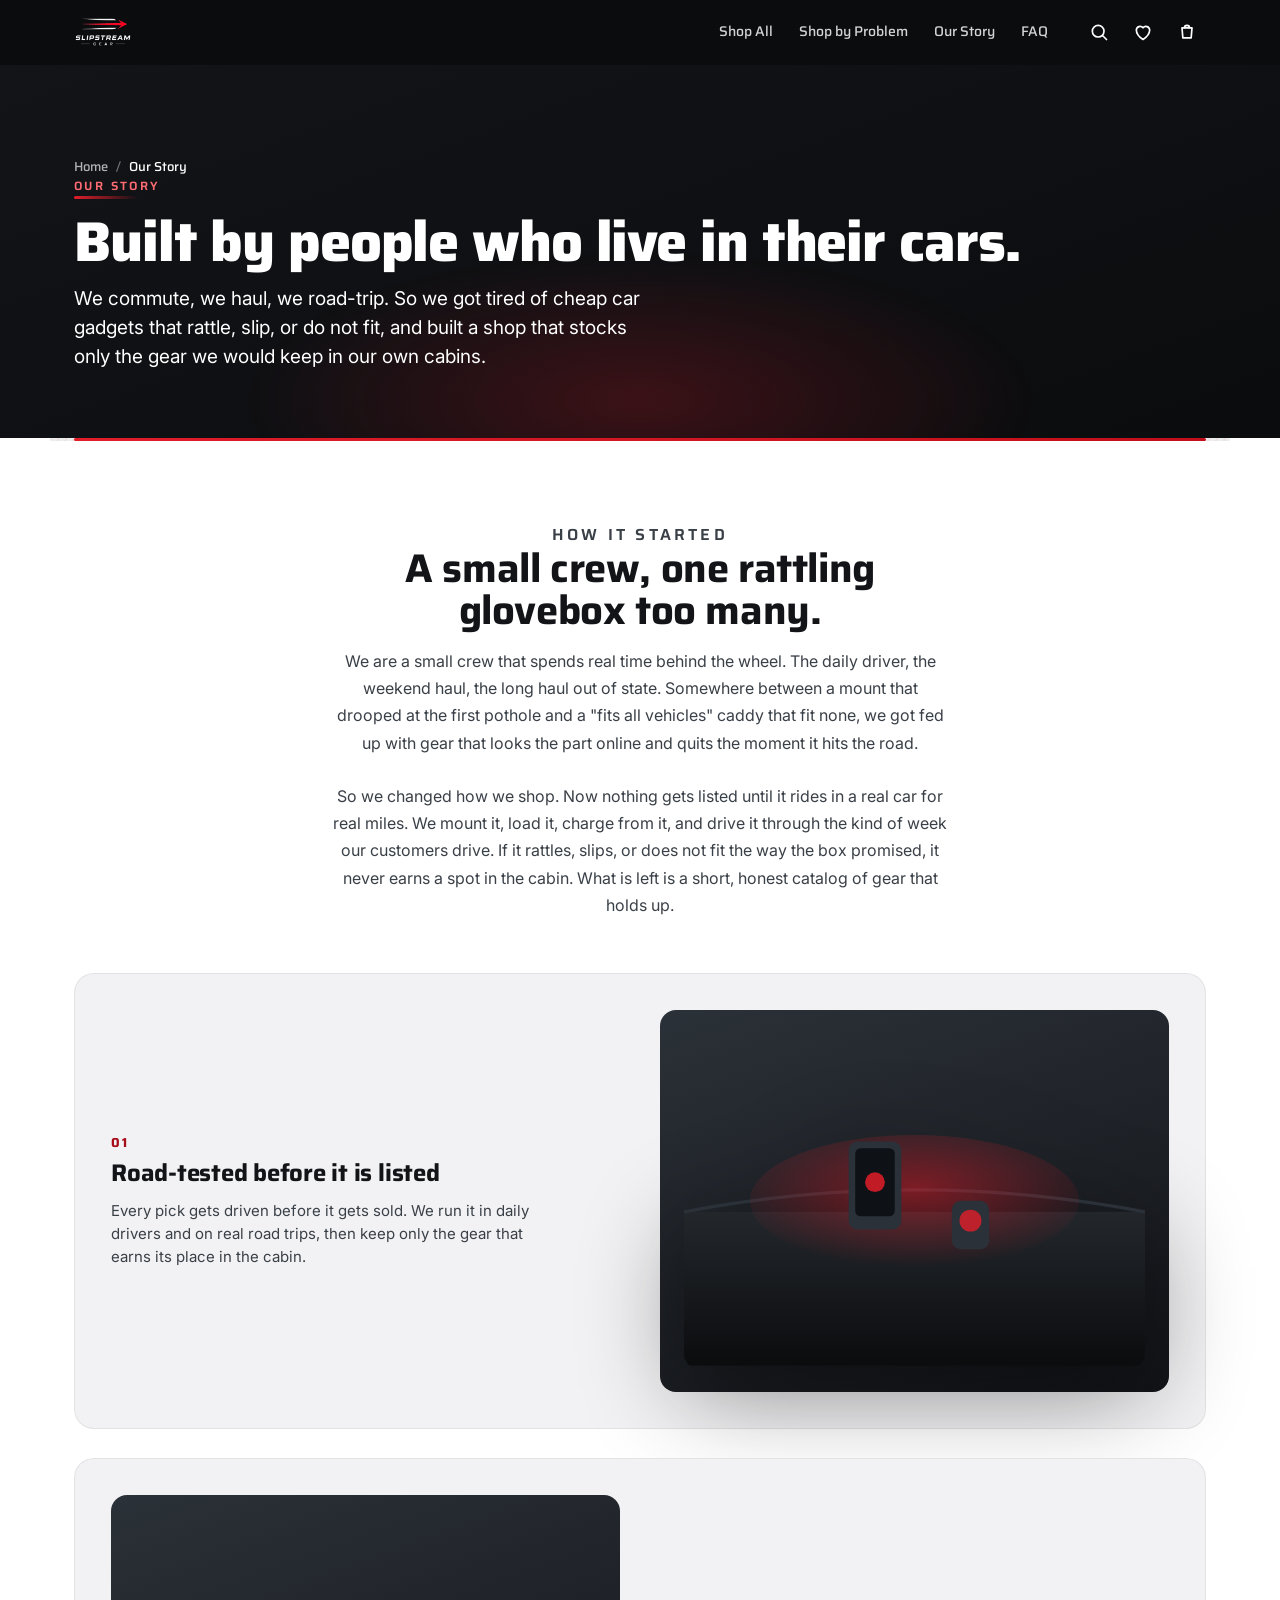
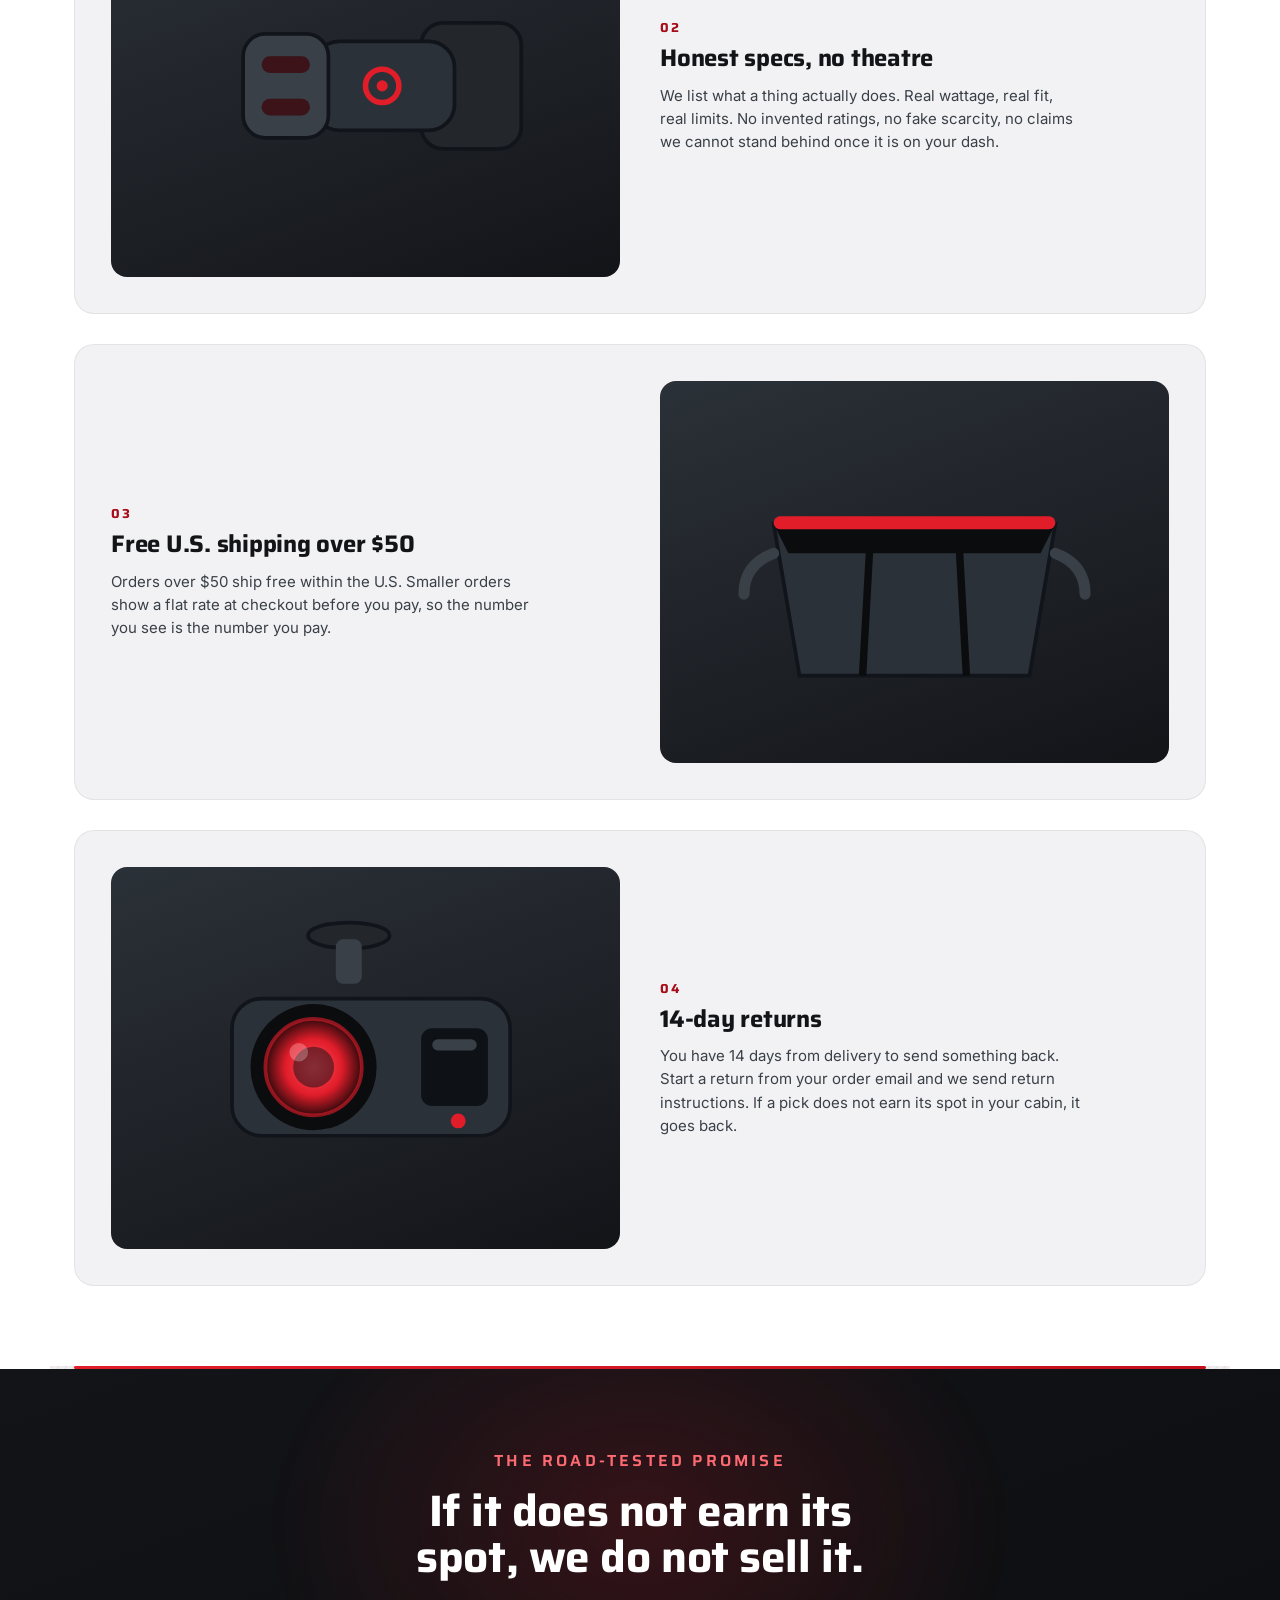
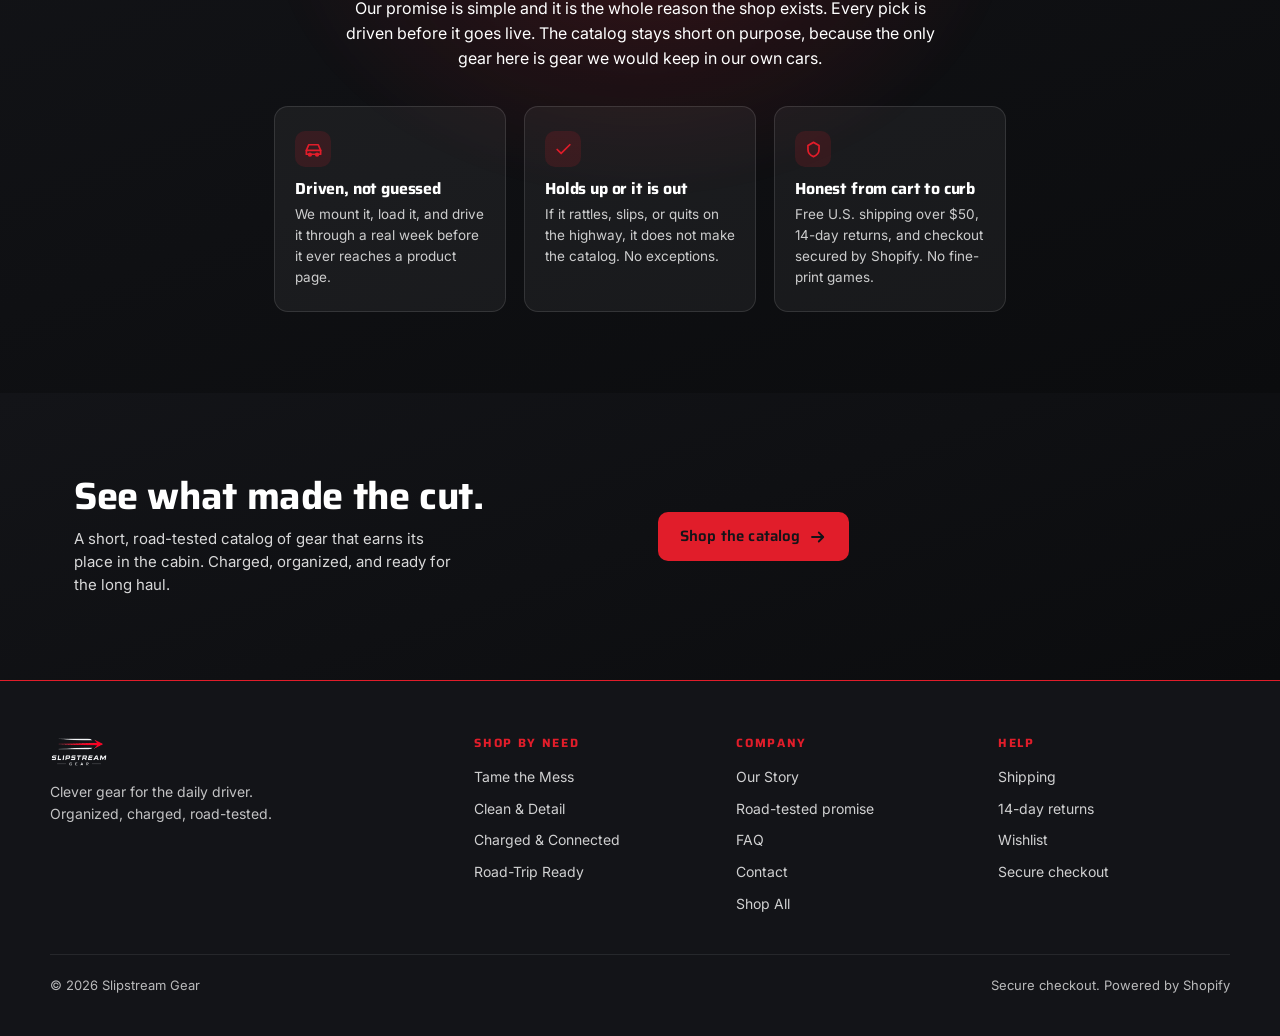
==== commit 3371e368: "impeccable: polish, clarity, layout, typeset passes site-wide Craft refinements applied to both shar" ====
--- a/prototype/about.html
+++ b/prototype/about.html
@@ -15,8 +15,8 @@
 <link rel="preconnect" href="https://fonts.gstatic.com" crossorigin>
 <link href="https://fonts.googleapis.com/css2?family=Saira:wght@500;600;700;800&family=Inter:wght@400;500;600;700&display=swap" rel="stylesheet">
 
-<link rel="stylesheet" href="assets/slipstream.css?v=2">
-<link rel="stylesheet" href="assets/pages.css?v=2">
+<link rel="stylesheet" href="assets/slipstream.css?v=3">
+<link rel="stylesheet" href="assets/pages.css?v=3">
 
 <!-- JS-failure safety net: if the script never runs, reveal everything -->
 <noscript><style>[data-reveal]{opacity:1!important;transform:none!important;filter:none!important}</style></noscript>
--- a/prototype/assets/slipstream.css
+++ b/prototype/assets/slipstream.css
@@ -35,10 +35,15 @@
 *{box-sizing:border-box}
 html{scroll-behavior:smooth}
 body{margin:0;font-family:var(--body);color:var(--ink);background:var(--bg);
-  -webkit-font-smoothing:antialiased;line-height:1.55}
+  -webkit-font-smoothing:antialiased;-moz-osx-font-smoothing:grayscale;
+  line-height:1.55;text-rendering:optimizeLegibility}
 img{max-width:100%;display:block}
 a{color:inherit;text-decoration:none}
-h1,h2,h3,h4{font-family:var(--disp);margin:0;letter-spacing:-.01em;line-height:1.05;font-weight:700}
+h1,h2,h3,h4{font-family:var(--disp);margin:0;letter-spacing:-.01em;line-height:1.05;font-weight:700;
+  font-kerning:normal;text-wrap:balance}
+/* in-page anchors (#need #picks #kit #faq #promise #top …) clear the 64px sticky header
+   instead of landing under it on jump navigation */
+[id]{scroll-margin-top:84px}
 .wrap{max-width:var(--wrap);margin:0 auto;padding:0 24px}
 .vh{position:absolute;width:1px;height:1px;overflow:hidden;clip:rect(0 0 0 0)}
 
@@ -274,7 +279,8 @@
   letter-spacing:.02em;color:var(--body-2);background:var(--tile);border:1px solid rgba(31,35,40,.08);
   padding:3px 7px;border-radius:5px}
 .prow{display:flex;align-items:center;justify-content:space-between}
-.price{font-family:var(--disp);font-weight:700;font-size:19px;color:var(--ink)}
+.price{font-family:var(--disp);font-weight:700;font-size:19px;color:var(--ink);
+  font-variant-numeric:tabular-nums;font-feature-settings:"tnum" 1}
 .add{display:inline-flex;align-items:center;justify-content:center;min-height:44px;min-width:84px;
   font-family:var(--disp);font-weight:600;
   font-size:13px;color:var(--ink);background:var(--amber);
@@ -304,7 +310,8 @@
   gap:48px;align-items:center}
 .inter-copy h2{color:var(--paper);font-size:clamp(28px,3.6vw,42px);margin-bottom:16px}
 .inter-copy .kicker{color:#FF6B73}
-.inter-lead{color:var(--paper);opacity:.86;font-size:16px;max-width:440px;margin:0 0 22px}
+.inter-lead{color:var(--paper);opacity:.88;font-size:16px;max-width:46ch;margin:0 0 22px;
+  line-height:1.6;text-wrap:pretty}
 .info-chip{display:inline-block;background:var(--blue-tx);color:#fff;font-family:var(--disp);
   font-weight:600;font-size:13px;letter-spacing:.02em;padding:8px 15px;border-radius:8px}
 .inter-foot{font-size:13px;color:var(--paper);opacity:.72;margin:18px 0 0}
@@ -341,8 +348,11 @@
 .proof-stats{display:grid;grid-template-columns:repeat(3,1fr);gap:20px;margin-bottom:48px}
 .stat{background:var(--bg);border-radius:14px;padding:26px;text-align:center;
   border:1px solid rgba(31,35,40,.06)}
+/* tabular-nums so the count-up (0 to 50, 0 to 14) holds a steady width per
+   frame instead of reflowing as digits change */
 .stat-num{font-family:var(--disp);font-weight:800;font-size:clamp(34px,4.4vw,48px);
-  color:var(--ink);display:flex;align-items:baseline;justify-content:center;gap:2px}
+  color:var(--ink);display:flex;align-items:baseline;justify-content:center;gap:2px;
+  font-variant-numeric:tabular-nums;font-feature-settings:"tnum" 1}
 .stat-num i{font-style:normal;font-size:.6em}
 .stat-lbl{display:block;margin-top:8px;font-size:14px;color:var(--body-2)}
 
@@ -495,8 +505,8 @@
 .hc-h1{font-family:var(--disp);font-weight:800;font-size:clamp(54px,11vw,158px);line-height:.9;
   letter-spacing:-.035em;color:var(--paper);text-transform:uppercase;margin:0 0 8px;max-width:14ch}
 .hc-h1 em{font-style:normal;color:var(--amber)}
-.hc-sub{font-size:clamp(16px,1.5vw,20px);color:rgba(255,255,255,.8);max-width:440px;
-  margin:18px 0 32px;line-height:1.5}
+.hc-sub{font-size:clamp(16px,1.5vw,20px);color:rgba(255,255,255,.85);max-width:46ch;
+  margin:18px 0 32px;line-height:1.55;text-wrap:pretty}
 .hc-spec{display:flex;gap:28px;flex-wrap:wrap;margin-top:42px;font-family:var(--disp);font-weight:600;
   font-size:12px;letter-spacing:.14em;text-transform:uppercase;color:rgba(255,255,255,.55)}
 .hc-spec span{display:inline-flex;align-items:center;gap:9px}
@@ -553,12 +563,14 @@
 .cart-item{padding:16px 0;border-bottom:1px solid rgba(244,245,247,.1)}
 .ci-main{display:flex;justify-content:space-between;gap:12px;margin-bottom:9px}
 .ci-name{font-family:var(--disp);font-weight:600;font-size:14px;color:var(--paper)}
-.ci-price{font-family:var(--disp);font-weight:700;color:var(--paper)}
+.ci-price{font-family:var(--disp);font-weight:700;color:var(--paper);
+  font-variant-numeric:tabular-nums;font-feature-settings:"tnum" 1}
 .ci-qty{display:flex;align-items:center;gap:10px}
 .ci-qty button{min-width:30px;height:30px;border:1px solid rgba(244,245,247,.25);background:transparent;
   color:var(--paper);border-radius:7px;cursor:pointer;font-family:var(--disp);font-size:15px;transition:border-color .2s}
 .ci-qty button:hover{border-color:var(--amber)}
-.ci-n{min-width:18px;text-align:center;font-family:var(--disp);font-weight:700;color:var(--paper)}
+.ci-n{min-width:18px;text-align:center;font-family:var(--disp);font-weight:700;color:var(--paper);
+  font-variant-numeric:tabular-nums}
 .ci-rm{margin-left:auto;border:0!important;color:rgba(244,245,247,.65)!important;font-size:12px;
   min-width:auto!important;text-decoration:underline}
 .ci-rm:hover{color:var(--paper)!important}
--- a/prototype/assets/pages.css
+++ b/prototype/assets/pages.css
@@ -140,11 +140,12 @@
 .buybox h1{font-family:var(--disp);font-weight:800;letter-spacing:-.02em;
   font-size:clamp(26px,3.4vw,38px);margin:0 0 12px;color:var(--ink)}
 .buybox .pdp-price{display:flex;align-items:baseline;gap:12px;margin:0 0 16px}
-.buybox .pdp-price .price{font-family:var(--disp);font-weight:800;font-size:30px;color:var(--ink)}
+.buybox .pdp-price .price{font-family:var(--disp);font-weight:800;font-size:30px;color:var(--ink);
+  font-variant-numeric:tabular-nums;font-feature-settings:"tnum" 1}
 .buybox .pdp-price .was{color:var(--muted);font-size:18px;text-decoration:line-through}
 .buybox .pdp-price .save-badge{font-family:var(--disp);font-weight:700;font-size:12px;
   letter-spacing:.04em;color:var(--ink);background:var(--amber);border-radius:6px;padding:4px 9px}
-.buybox .pdp-lead{font-size:15.5px;color:var(--body-2);margin:0 0 22px;max-width:460px}
+.buybox .pdp-lead{font-size:15.5px;line-height:1.6;color:var(--body-2);margin:0 0 22px;max-width:48ch;text-wrap:pretty}
 
 /* spectags reuse from homepage; PDP wants them a touch larger */
 .buybox .spectags{margin:0 0 22px}
@@ -219,7 +220,8 @@
 .buybar-info{display:flex;flex-direction:column;line-height:1.2;min-width:0}
 .buybar-info .bb-name{font-family:var(--disp);font-weight:600;font-size:13px;color:var(--paper);
   white-space:nowrap;overflow:hidden;text-overflow:ellipsis}
-.buybar-info .bb-price{font-family:var(--disp);font-weight:800;font-size:16px;color:var(--paper)}
+.buybar-info .bb-price{font-family:var(--disp);font-weight:800;font-size:16px;color:var(--paper);
+  font-variant-numeric:tabular-nums;font-feature-settings:"tnum" 1}
 .buybar .btn-amber{margin-left:auto;flex:0 0 auto}
 
 /* ============================================================
@@ -232,7 +234,7 @@
 .story-section{background:var(--bg);padding:80px 0}
 .story-lead{max-width:680px;margin:0 auto 10px;text-align:center}
 .story-lead h2{font-size:clamp(26px,3.4vw,40px);margin:0 0 16px}
-.story-lead p{font-size:16px;color:var(--body-2);margin:0 auto;max-width:600px}
+.story-lead p{font-size:16px;line-height:1.7;color:var(--body-2);margin:0 auto;max-width:62ch;text-wrap:pretty}
 
 /* value rows — alternating text/illustration */
 .value-rows{display:flex;flex-direction:column;gap:30px;margin-top:54px}
@@ -312,14 +314,14 @@
    and any policy/long-form copy. Reuses .page-hero + .qa accordion above.
    ============================================================ */
 .prose-section{background:var(--bg);padding:48px 0 84px}
-.prose{max-width:720px;margin:0 auto}
+.prose{max-width:68ch;margin:0 auto}
 .prose-section .breadcrumb{margin-bottom:8px}
 .prose h2{font-family:var(--disp);font-weight:700;letter-spacing:-.01em;
   font-size:clamp(22px,2.6vw,30px);color:var(--ink);margin:40px 0 14px}
 .prose h2:first-child{margin-top:0}
 .prose h3{font-family:var(--disp);font-weight:700;font-size:clamp(18px,2vw,21px);
   color:var(--ink);margin:28px 0 10px}
-.prose p{font-size:16px;line-height:1.7;color:var(--body-2);margin:0 0 16px}
+.prose p{font-size:16px;line-height:1.7;color:var(--body-2);margin:0 0 16px;text-wrap:pretty}
 .prose a{color:var(--ember-surf);text-decoration:underline;text-underline-offset:2px}
 .prose a:hover{color:var(--ember)}
 .prose ul,.prose ol{margin:0 0 18px;padding-left:22px}
@@ -406,7 +408,8 @@
 .cart-line-name a:hover{color:var(--ember)}
 .cart-line-meta{font-size:13.5px;color:var(--muted);margin:0 0 10px}
 .cart-line-end{display:flex;flex-direction:column;align-items:flex-end;gap:10px}
-.cart-line-price{font-family:var(--disp);font-weight:700;font-size:16px;color:var(--ink)}
+.cart-line-price{font-family:var(--disp);font-weight:700;font-size:16px;color:var(--ink);
+  font-variant-numeric:tabular-nums;font-feature-settings:"tnum" 1}
 /* qty stepper reuses the PDP .qty-stepper look at a smaller scale */
 .cart-line .qty-stepper button{width:38px;height:38px;font-size:17px}
 .cart-line .qty-stepper input{width:40px;height:38px;font-size:15px}
@@ -516,7 +519,8 @@
   letter-spacing:-.01em;text-transform:none;margin:0 0 2px}
 .bs-items{font-size:13px;color:var(--body-2);margin:0 0 10px}
 .bs-pricerow{display:flex;align-items:baseline;gap:9px;margin-bottom:12px}
-.bs-pricerow .price{font-family:var(--disp);font-weight:800;font-size:22px;color:var(--ink)}
+.bs-pricerow .price{font-family:var(--disp);font-weight:800;font-size:22px;color:var(--ink);
+  font-variant-numeric:tabular-nums;font-feature-settings:"tnum" 1}
 .bs-was{color:var(--muted);font-size:14px;text-decoration:line-through}
 .bs-add{width:100%;justify-content:center}
 
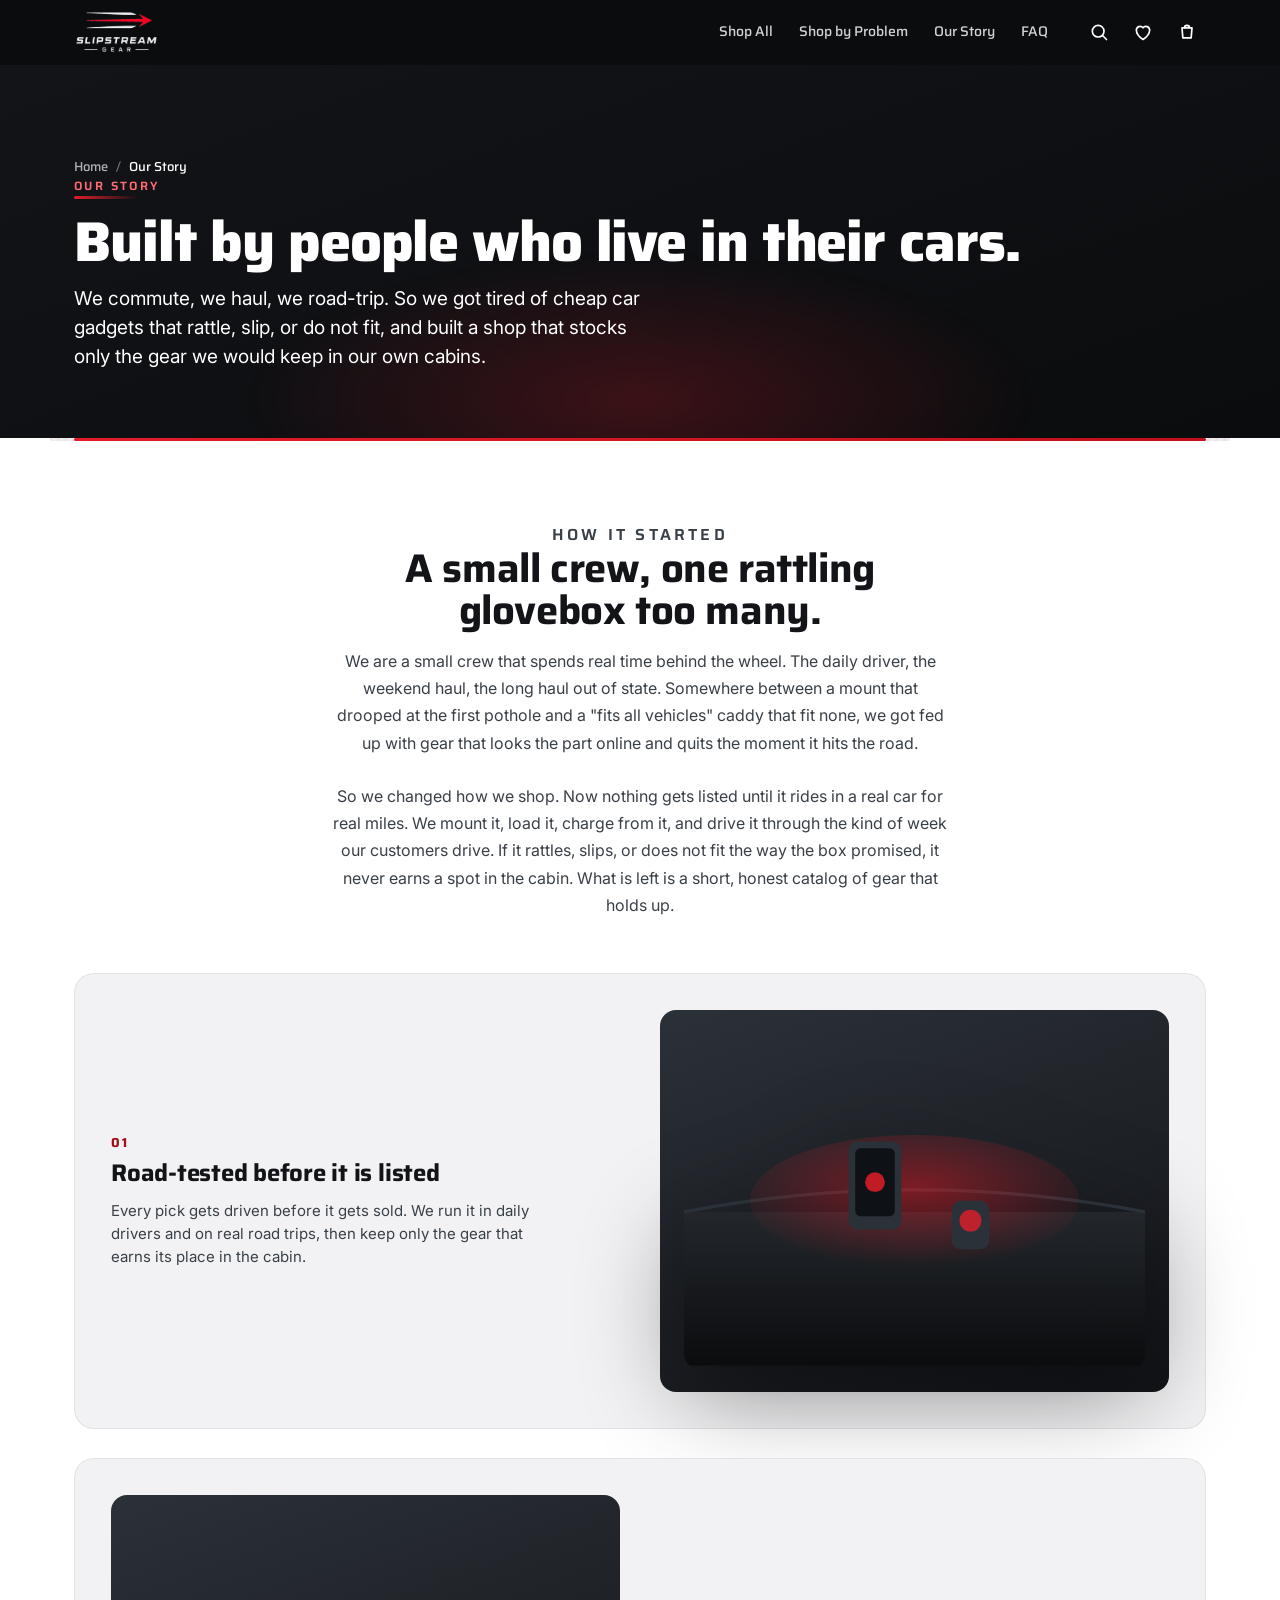
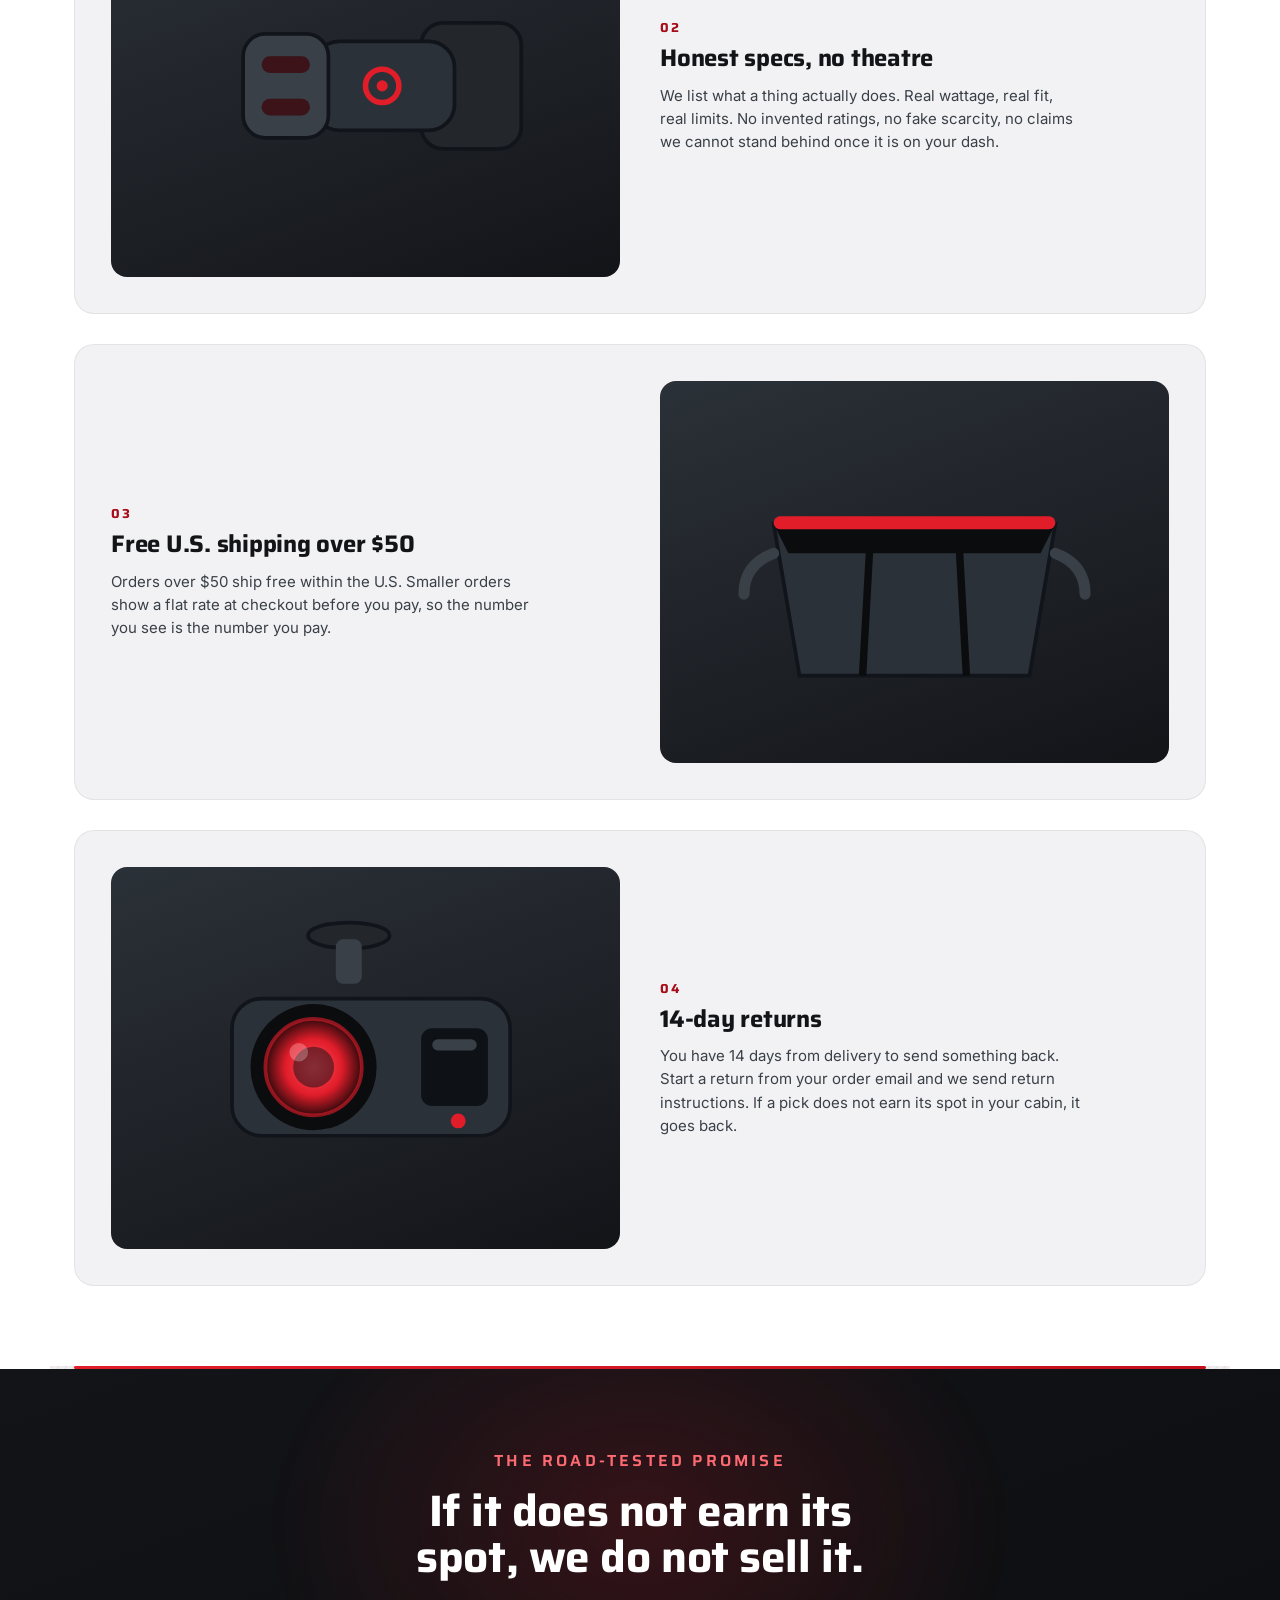
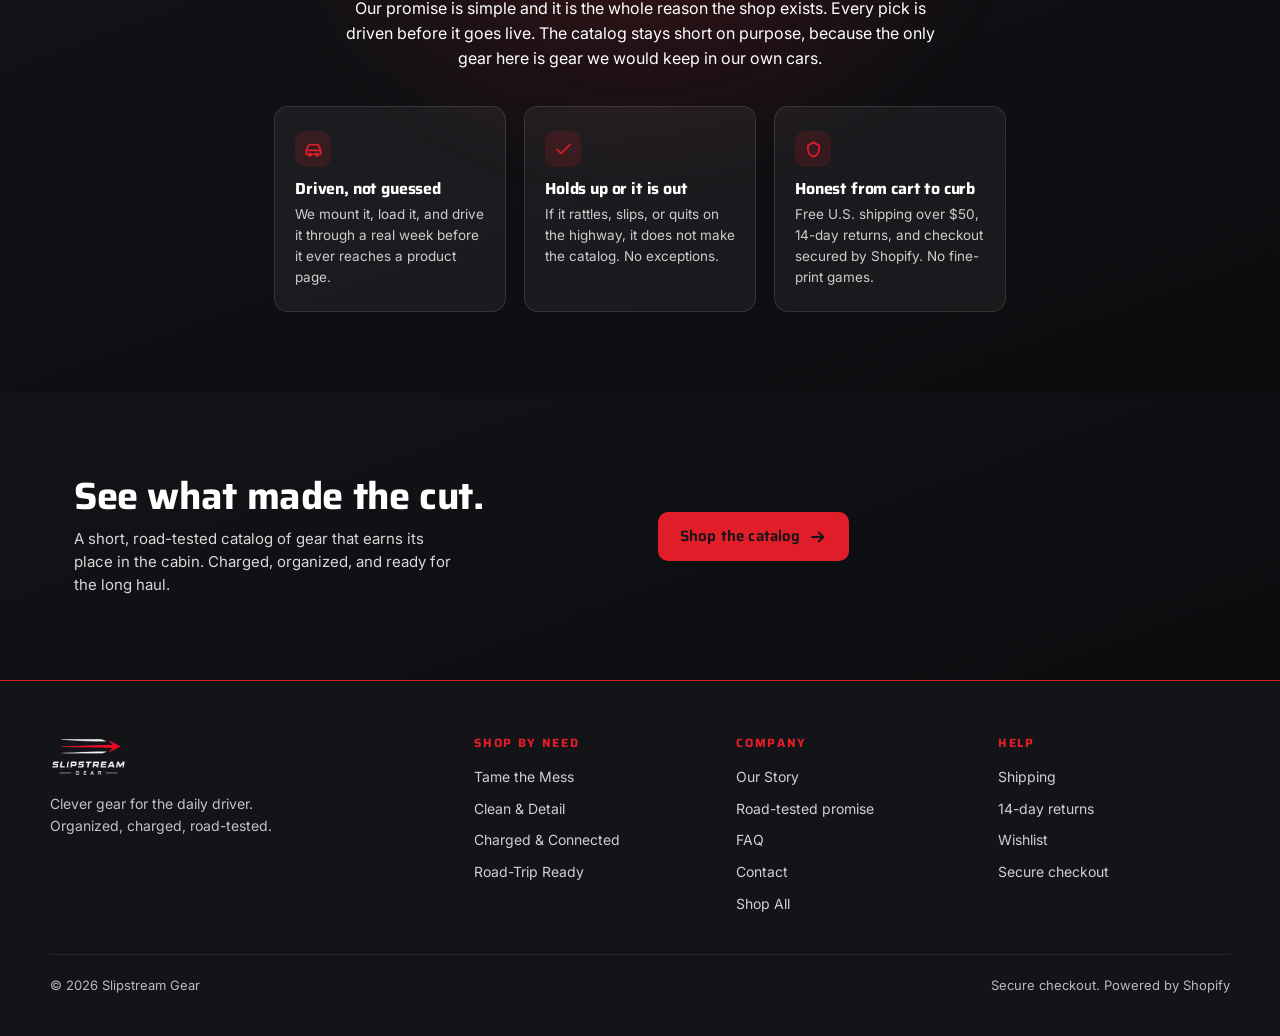
==== commit e9439499: "impeccable: enlarge header + footer logo (was visually undersized) Live browser audit (Brave/Chromiu" ====
--- a/prototype/about.html
+++ b/prototype/about.html
@@ -15,8 +15,8 @@
 <link rel="preconnect" href="https://fonts.gstatic.com" crossorigin>
 <link href="https://fonts.googleapis.com/css2?family=Saira:wght@500;600;700;800&family=Inter:wght@400;500;600;700&display=swap" rel="stylesheet">
 
-<link rel="stylesheet" href="assets/slipstream.css?v=3">
-<link rel="stylesheet" href="assets/pages.css?v=3">
+<link rel="stylesheet" href="assets/slipstream.css?v=4">
+<link rel="stylesheet" href="assets/pages.css?v=4">
 
 <!-- JS-failure safety net: if the script never runs, reveal everything -->
 <noscript><style>[data-reveal]{opacity:1!important;transform:none!important;filter:none!important}</style></noscript>
--- a/prototype/assets/slipstream.css
+++ b/prototype/assets/slipstream.css
@@ -81,7 +81,7 @@
   border-bottom:1px solid transparent;transition:border-color .3s,box-shadow .3s}
 .site-header.scrolled{border-bottom-color:var(--amber);box-shadow:0 6px 20px -10px rgba(0,0,0,.7)}
 .hdr-inner{display:flex;align-items:center;gap:24px;height:64px}
-.brand-logo{height:30px;width:auto}
+.brand-logo{height:44px;width:auto;display:block}
 .hdr-nav{display:flex;gap:26px;margin-left:auto}
 .hdr-nav a{font-family:var(--disp);font-weight:500;font-size:14px;color:var(--paper);
   opacity:.82;position:relative;padding:4px 0;transition:opacity .2s}
@@ -400,7 +400,7 @@
 .site-footer{background:var(--dark);color:var(--paper);
   border-top:1px solid var(--amber)}
 .fgrid{display:grid;grid-template-columns:1.7fr 1fr 1fr 1fr;gap:30px;padding:56px 0 30px}
-.foot-logo{height:30px;width:auto;margin-bottom:14px}
+.foot-logo{height:40px;width:auto;margin-bottom:16px}
 .fbrand p{font-size:14px;color:var(--paper);opacity:.74;max-width:260px;margin:0}
 .fcol h4{font-family:var(--disp);font-size:12px;letter-spacing:.14em;text-transform:uppercase;
   color:var(--amber);margin:0 0 16px}
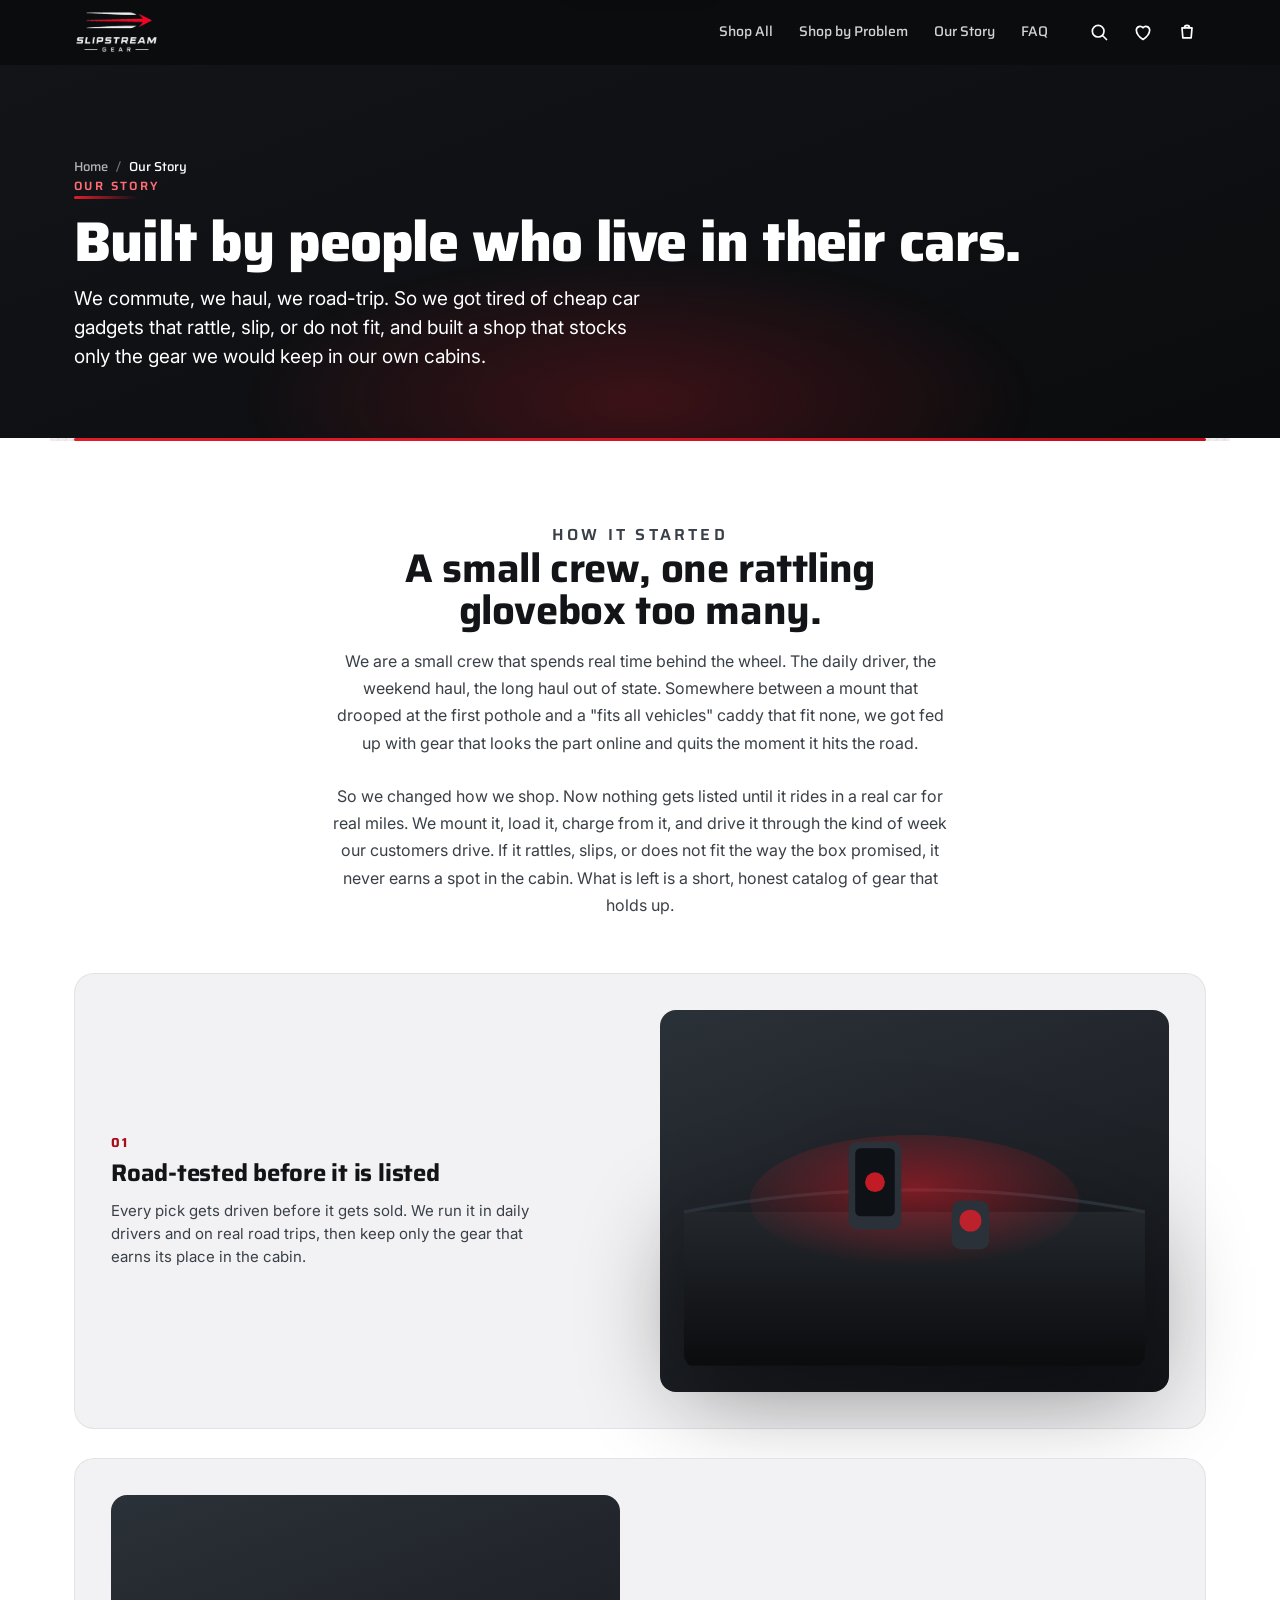
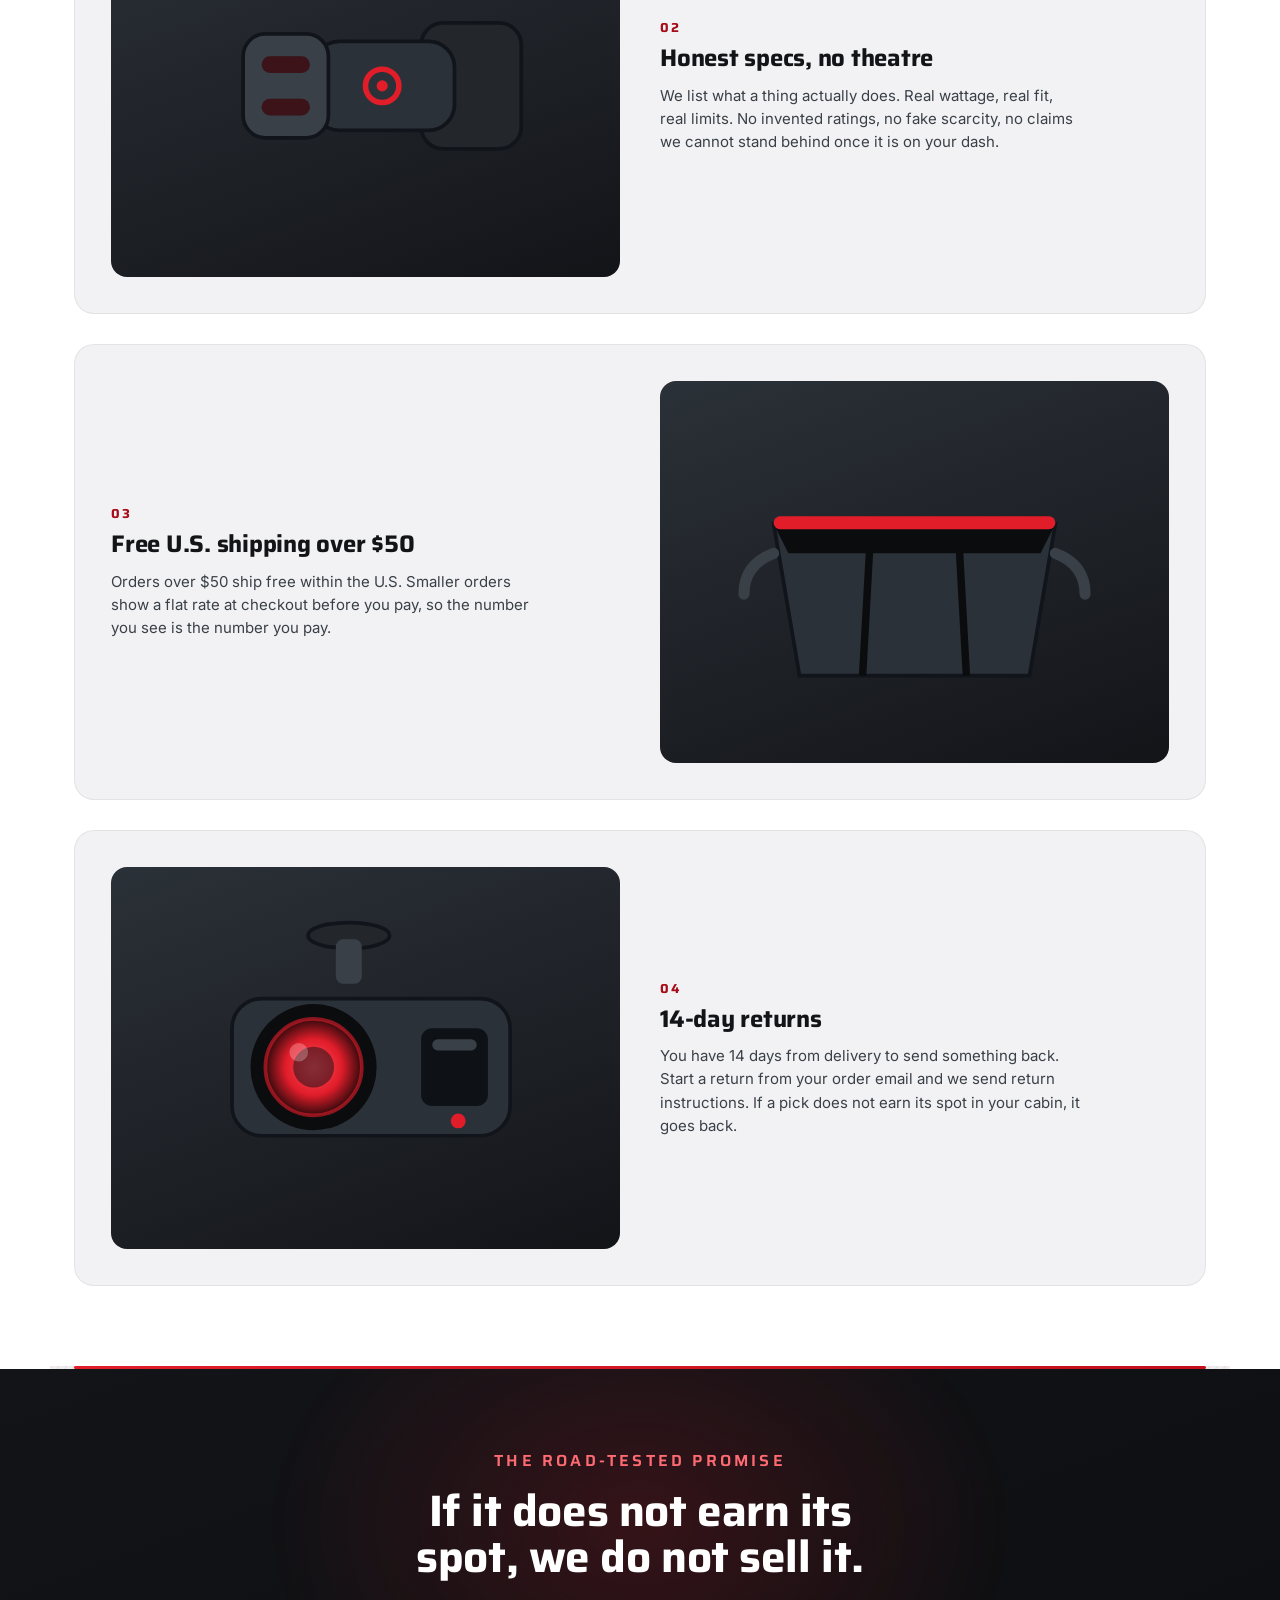
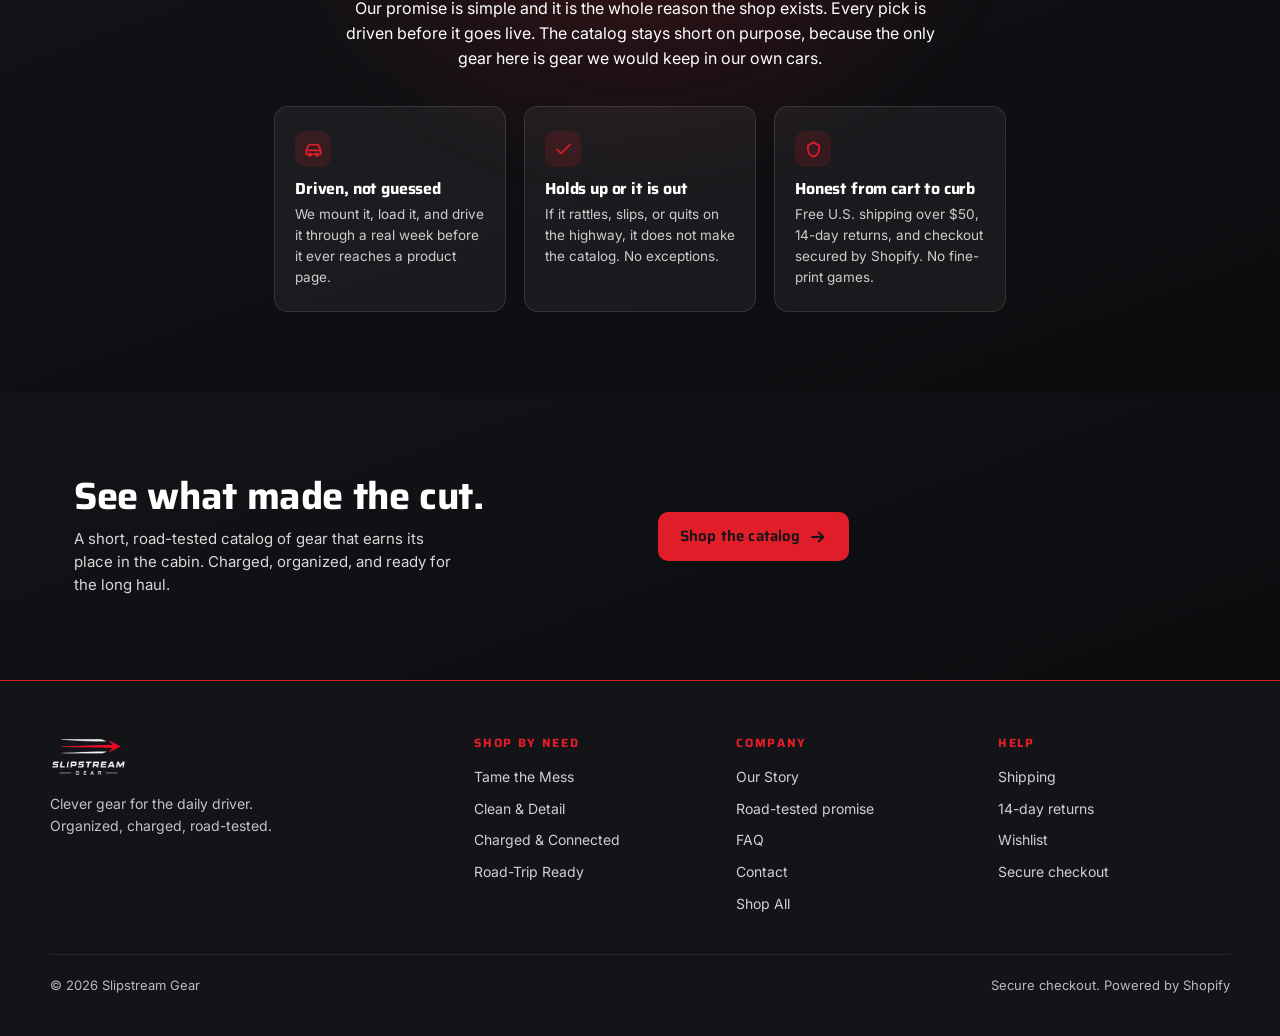
==== commit 145be9d8: "Wire real dashcam product photos into cards + PDP gallery Replaces the inline-SVG placeholder art fo" ====
--- a/prototype/about.html
+++ b/prototype/about.html
@@ -3,6 +3,7 @@
 <head>
 <meta charset="utf-8">
 <meta name="viewport" content="width=device-width, initial-scale=1">
+<meta name="theme-color" content="#0B0C0E">
 <title>Our Story · Slipstream Gear</title>
 <meta name="description" content="A small crew tired of cheap car gadgets that rattle, slip, or do not fit. We test gear in real daily drivers and on real road trips, and stock only what earns its place in the cabin.">
 
@@ -15,14 +16,15 @@
 <link rel="preconnect" href="https://fonts.gstatic.com" crossorigin>
 <link href="https://fonts.googleapis.com/css2?family=Saira:wght@500;600;700;800&family=Inter:wght@400;500;600;700&display=swap" rel="stylesheet">
 
-<link rel="stylesheet" href="assets/slipstream.css?v=4">
-<link rel="stylesheet" href="assets/pages.css?v=4">
+<link rel="stylesheet" href="assets/slipstream.css?v=5">
+<link rel="stylesheet" href="assets/pages.css?v=5">
 
 <!-- JS-failure safety net: if the script never runs, reveal everything -->
 <noscript><style>[data-reveal]{opacity:1!important;transform:none!important;filter:none!important}</style></noscript>
 </head>
 <body>
 
+<a class="skip-link" href="#top">Skip to content</a>
 <!-- screen-reader live region for cart updates -->
 <div class="vh" aria-live="polite" data-cart-live></div>
 
@@ -301,6 +303,6 @@
   </div>
 </footer>
 
-<script src="assets/slipstream.js?v=2"></script>
+<script src="assets/slipstream.js?v=3"></script>
 </body>
 </html>
--- a/prototype/assets/slipstream.css
+++ b/prototype/assets/slipstream.css
@@ -65,6 +65,17 @@
 .btn-outline:hover{background:var(--ink);color:var(--bg)}
 
 .amber-tx{color:var(--ember)}    /* any amber-COLORED text uses ember */
+
+/* ---------- skip link (WCAG 2.4.1 bypass blocks) ----------
+   First focusable element; off-screen until focused, then drops in as an
+   amber tab over the dark header so keyboard users skip the repeated nav. */
+.skip-link{position:fixed;top:0;left:50%;z-index:200;
+  transform:translate(-50%,-130%);
+  font-family:var(--disp);font-weight:700;font-size:14px;letter-spacing:.01em;
+  color:var(--ink);background:var(--amber);padding:11px 20px;border-radius:0 0 10px 10px;
+  box-shadow:0 8px 20px -8px rgba(0,0,0,.6);
+  transition:transform .25s var(--ease-streak)}
+.skip-link:focus{transform:translate(-50%,0);outline:2px solid var(--ink);outline-offset:2px}
 
 /* ---------- global keyboard focus (WCAG 2.4.7) ---------- */
 a:focus-visible,button:focus-visible,input:focus-visible,select:focus-visible,
@@ -266,6 +277,12 @@
   opacity:.5;transition:opacity .3s}
 .pcard:hover .pimg::after{opacity:1}
 .prod{position:relative;z-index:1;width:100%;height:100%;transition:transform .3s var(--ease-streak)}
+/* real product photos already carry the dark stage + red glow: let them fill
+   the tile edge-to-edge (cover) so there is no double-background seam, and lift
+   slightly on hover for life */
+.pimg:has(img.prod){padding:0}
+img.prod{object-fit:cover}
+.pcard:hover img.prod{transform:scale(1.04)}
 .pbody{padding:16px 16px 18px}
 .ttl{font-size:16px;position:relative;display:inline-block;padding-bottom:4px}
 .ttl::after{content:"";position:absolute;left:0;bottom:0;width:100%;height:2px;
@@ -506,7 +523,7 @@
   letter-spacing:-.035em;color:var(--paper);text-transform:uppercase;margin:0 0 8px;max-width:14ch}
 .hc-h1 em{font-style:normal;color:var(--amber)}
 .hc-sub{font-size:clamp(16px,1.5vw,20px);color:rgba(255,255,255,.85);max-width:46ch;
-  margin:18px 0 32px;line-height:1.55;text-wrap:pretty}
+  margin:18px 0 32px;line-height:1.62;text-wrap:pretty}   /* light-on-dark: open the leading */
 .hc-spec{display:flex;gap:28px;flex-wrap:wrap;margin-top:42px;font-family:var(--disp);font-weight:600;
   font-size:12px;letter-spacing:.14em;text-transform:uppercase;color:rgba(255,255,255,.55)}
 .hc-spec span{display:inline-flex;align-items:center;gap:9px}
--- a/prototype/assets/pages.css
+++ b/prototype/assets/pages.css
@@ -333,9 +333,15 @@
 .prose .prose-lead{font-size:17.5px;color:var(--ink);margin-bottom:24px}
 .prose .prose-updated{font-family:var(--disp);font-weight:600;font-size:13px;
   letter-spacing:.04em;color:var(--muted);margin:0 0 28px}
-/* a soft callout card for a key shipping/returns fact */
-.prose .prose-note{background:var(--surface);border:1px solid rgba(31,35,40,.08);
-  border-left:3px solid var(--amber);border-radius:12px;padding:18px 20px;margin:0 0 24px}
+/* a soft callout card for a key shipping/returns fact.
+   Full amber-tinted surface with a leading kicker label instead of a
+   side-stripe accent (side-stripe borders read as a template tell). */
+.prose .prose-note{position:relative;background:linear-gradient(180deg,rgba(225,29,42,.06),rgba(225,29,42,.03));
+  border:1px solid rgba(225,29,42,.22);border-radius:12px;padding:18px 20px;margin:0 0 24px}
+.prose .prose-note::before{content:"GOOD TO KNOW";display:block;
+  font-family:var(--disp);font-weight:700;font-size:11px;letter-spacing:.16em;
+  color:var(--ember-surf);margin:0 0 8px}
+.prose .prose-note p{color:var(--ink)}
 .prose .prose-note p:last-child{margin-bottom:0}
 
 /* ============================================================
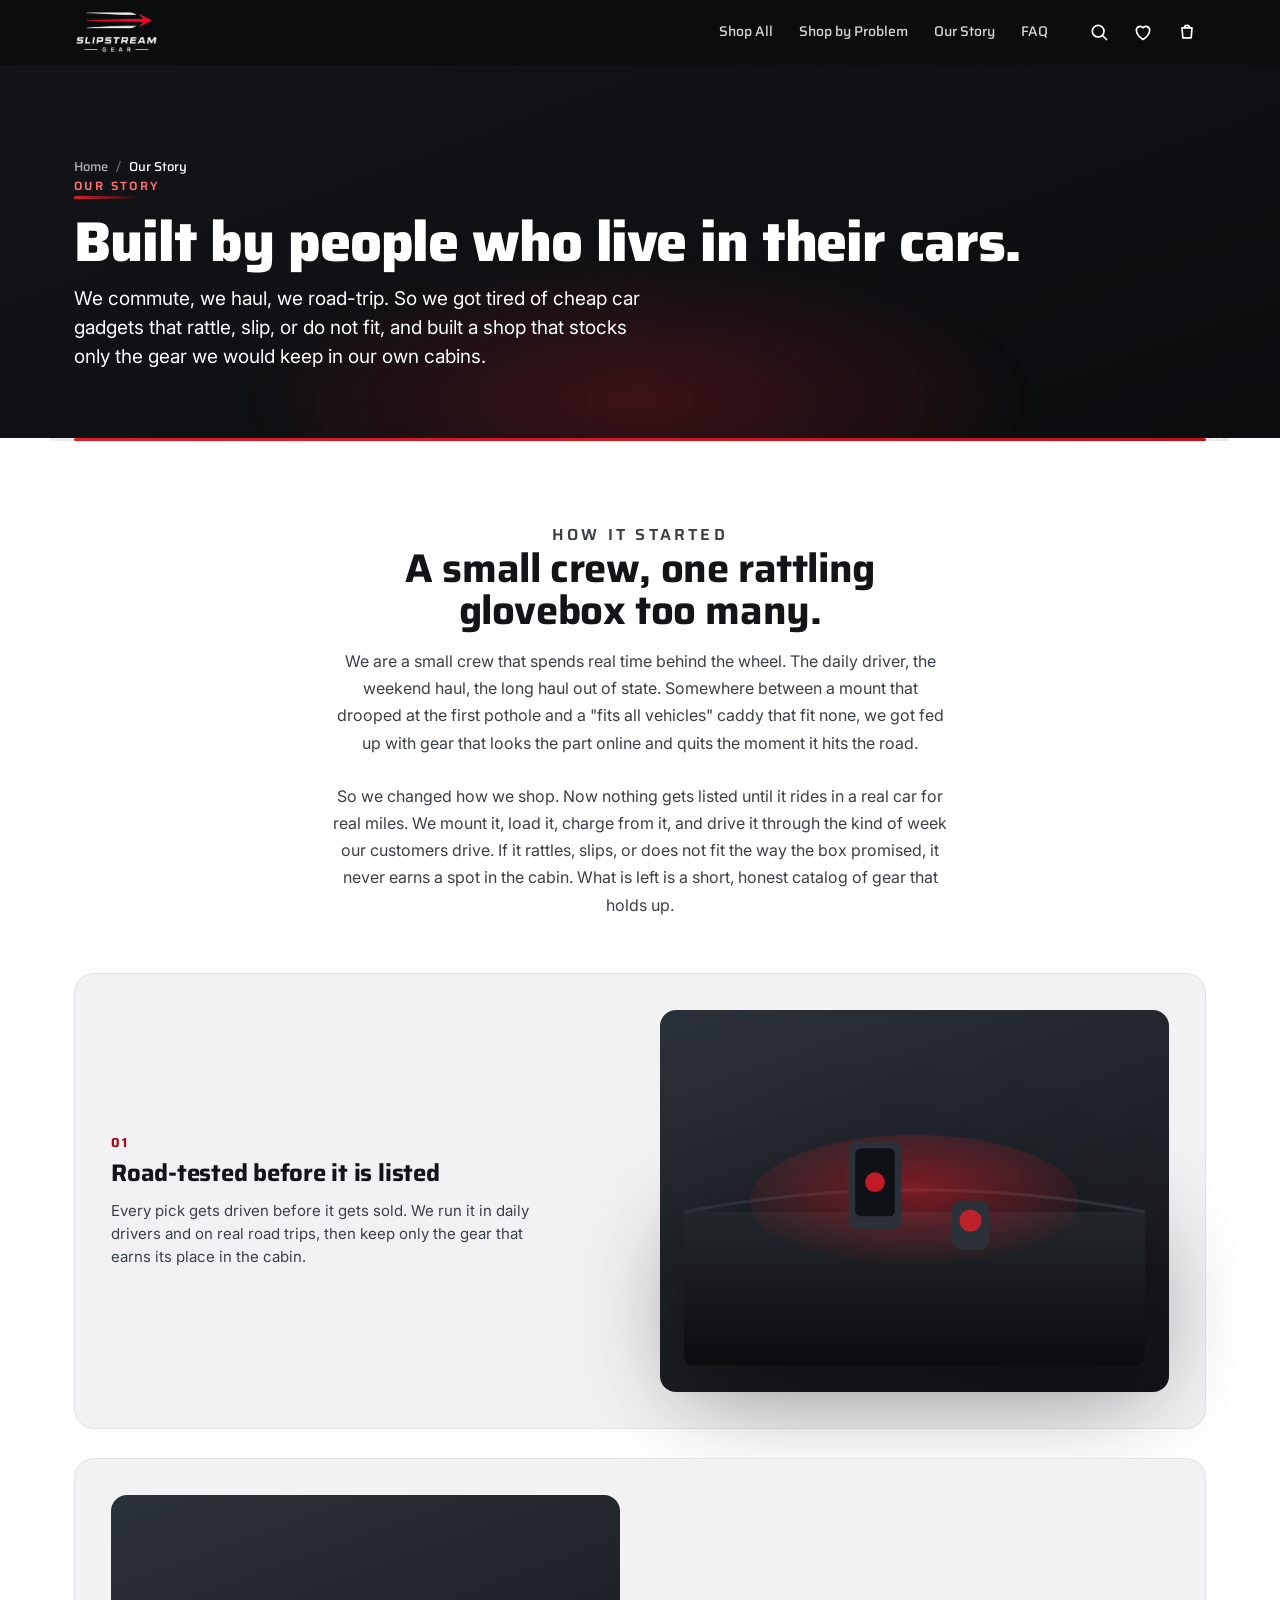
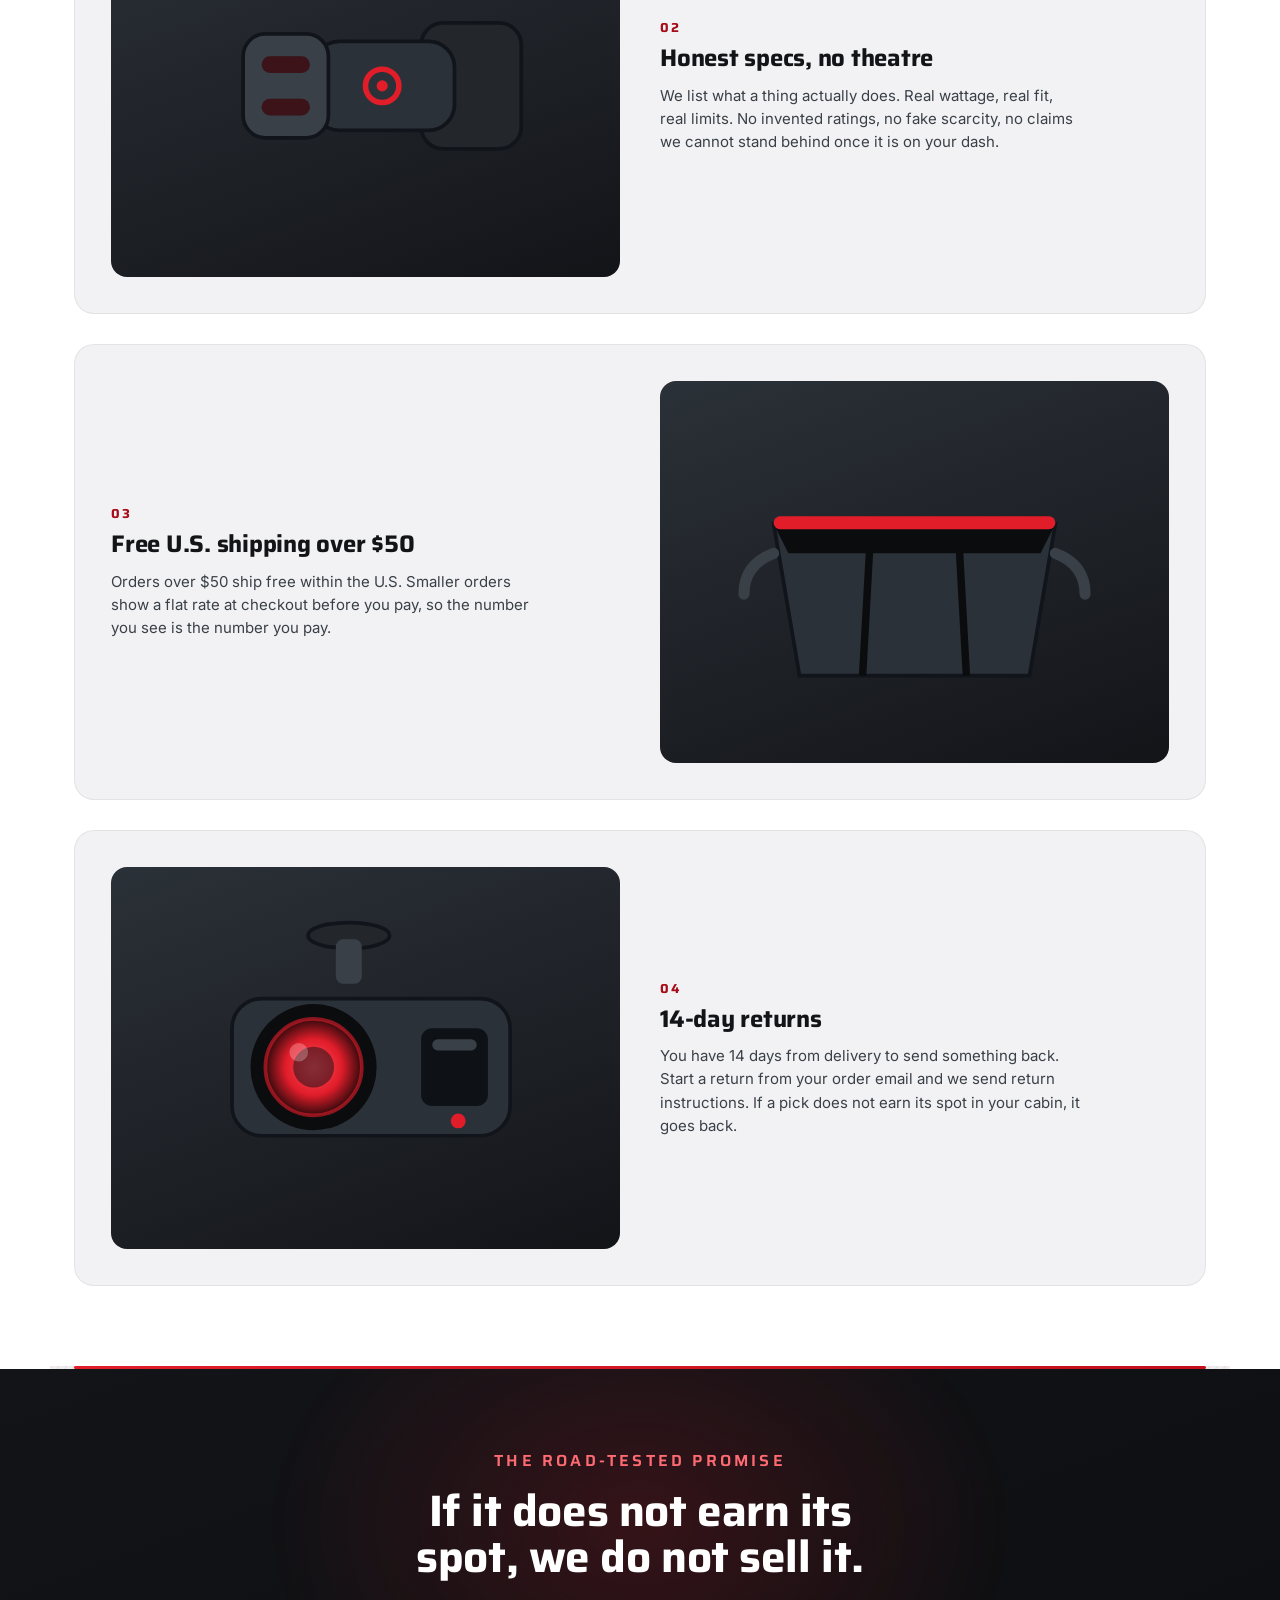
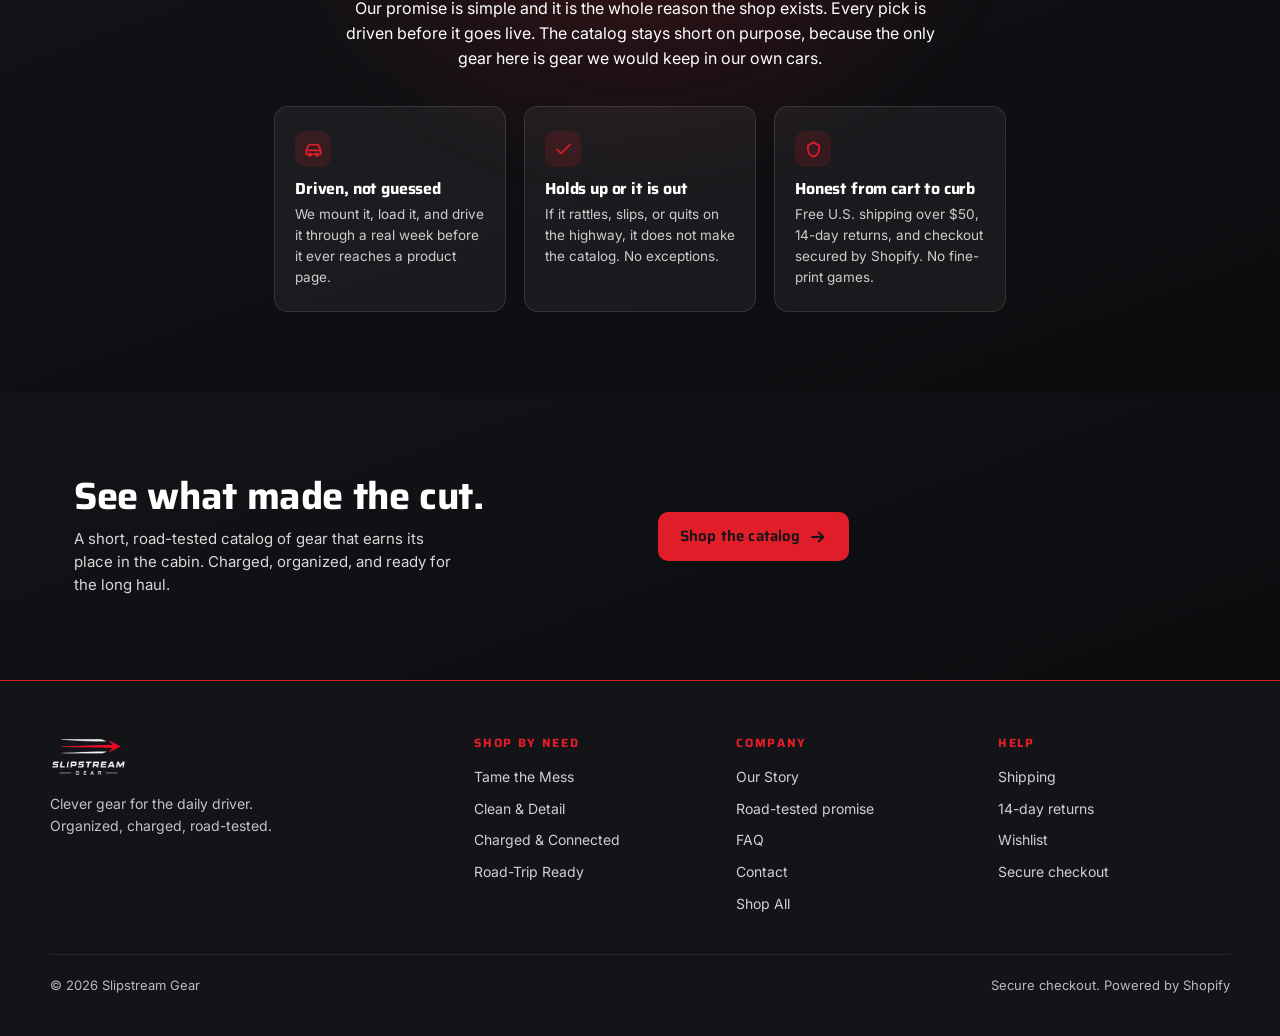
==== commit 5e3edc16: "Fix broken gallery thumbnails with real photos The PDP gallery + lightbox thumbnails styled only `.l" ====
--- a/prototype/about.html
+++ b/prototype/about.html
@@ -17,7 +17,7 @@
 <link href="https://fonts.googleapis.com/css2?family=Saira:wght@500;600;700;800&family=Inter:wght@400;500;600;700&display=swap" rel="stylesheet">
 
 <link rel="stylesheet" href="assets/slipstream.css?v=5">
-<link rel="stylesheet" href="assets/pages.css?v=5">
+<link rel="stylesheet" href="assets/pages.css?v=6">
 
 <!-- JS-failure safety net: if the script never runs, reveal everything -->
 <noscript><style>[data-reveal]{opacity:1!important;transform:none!important;filter:none!important}</style></noscript>
--- a/prototype/assets/pages.css
+++ b/prototype/assets/pages.css
@@ -126,7 +126,10 @@
 .pdp-thumb{width:74px;height:74px;border-radius:12px;padding:8px;cursor:pointer;
   background:linear-gradient(160deg,#2b3138,#131418);border:1.5px solid transparent;
   display:grid;place-items:center;transition:border-color .2s,transform .2s var(--ease-streak)}
-.pdp-thumb svg,.pdp-thumb img{width:100%;height:100%;object-fit:contain}
+.pdp-thumb svg{width:100%;height:100%;object-fit:contain}
+/* real photo thumbs fill the tile (they carry their own dark backdrop) */
+.pdp-thumb:has(img){padding:0;overflow:hidden}
+.pdp-thumb img{width:100%;height:100%;object-fit:cover}
 .pdp-thumb:hover{transform:translateY(-2px)}
 .pdp-thumb:active{transform:scale(.94)}
 .pdp-thumb[aria-current="true"],.pdp-thumb.is-active{border-color:var(--amber)}
@@ -562,6 +565,8 @@
 .lb-thumb:hover{border-color:rgba(244,245,247,.5)}
 .lb-thumb.is-active{border-color:var(--amber)}
 .lb-thumb svg{width:100%;height:100%;fill:none}
+.lb-thumb:has(img){padding:0;overflow:hidden}
+.lb-thumb img{width:100%;height:100%;object-fit:cover}
 @media(prefers-reduced-motion:reduce){.lb-scrim,.lb-dialog{transition-duration:.01ms!important}}
 body.motion-off .lb-scrim,body.motion-off .lb-dialog{transition-duration:.01ms!important}
 
